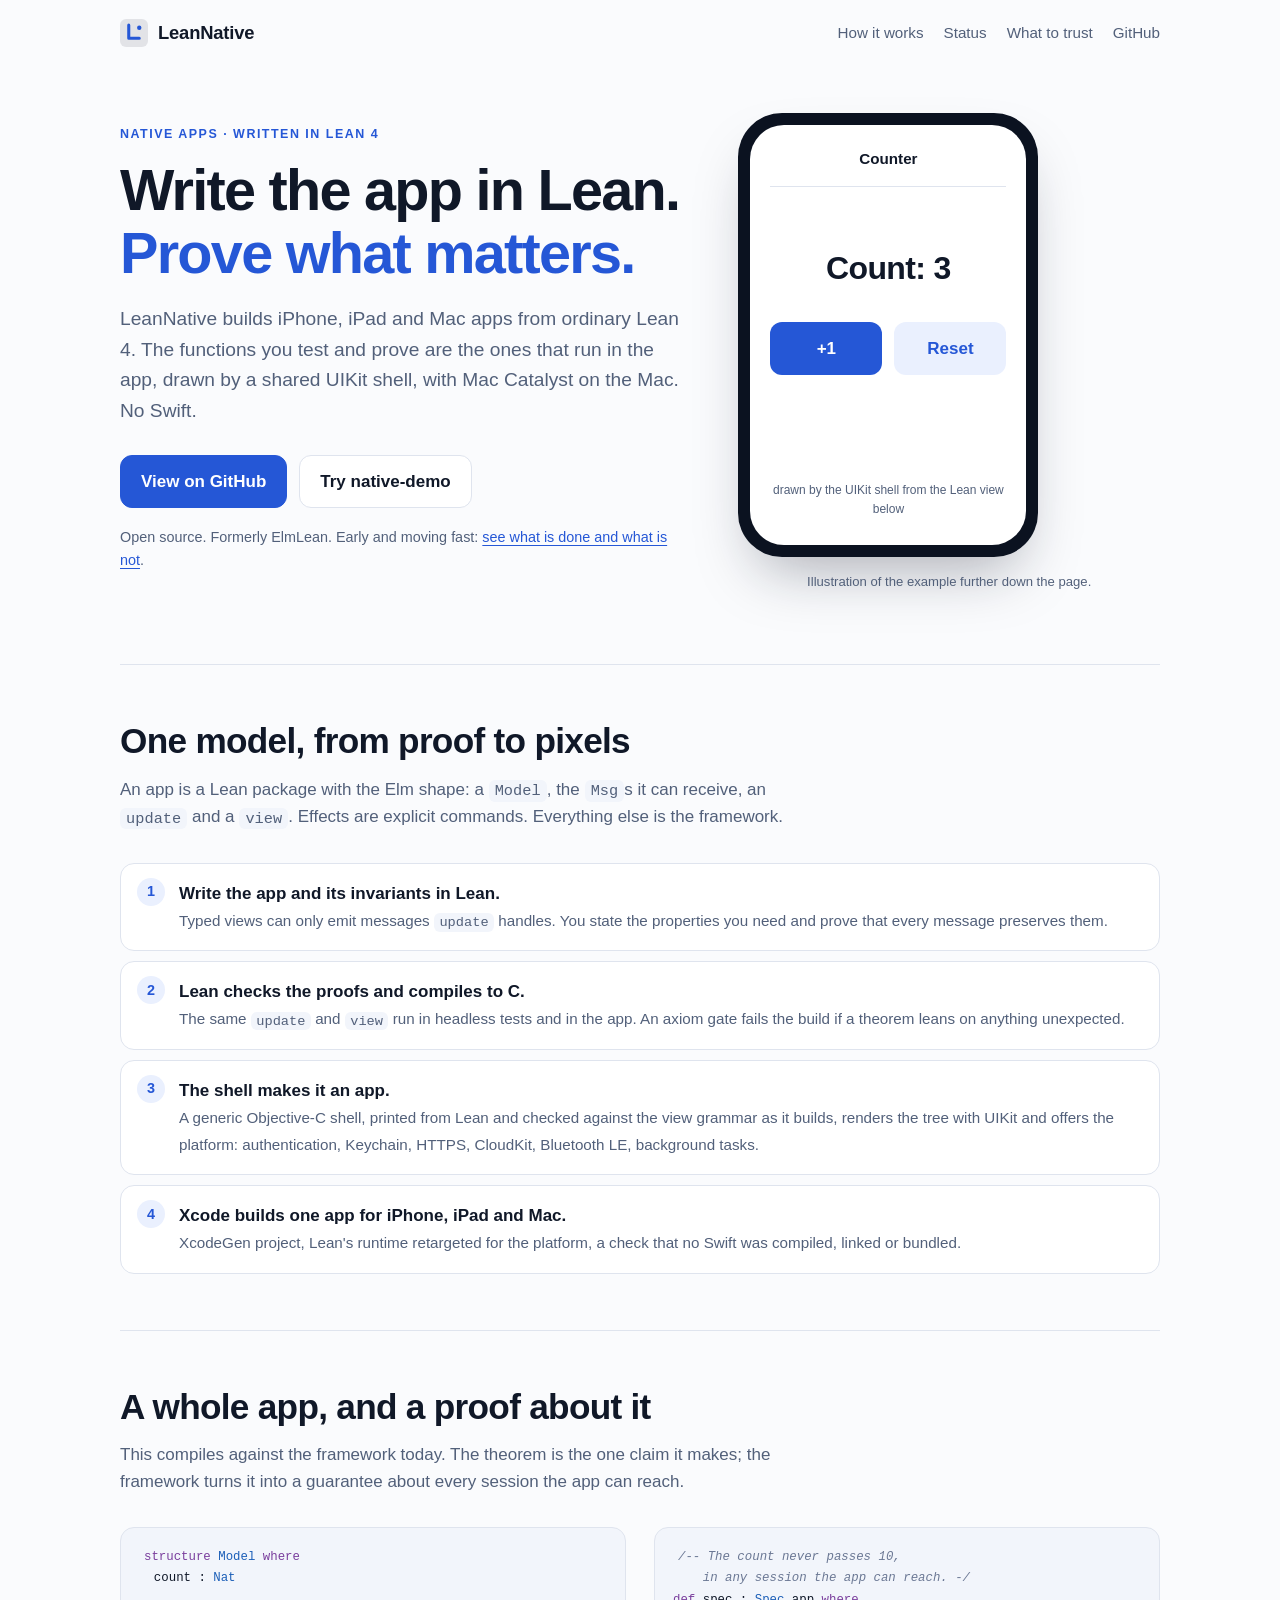
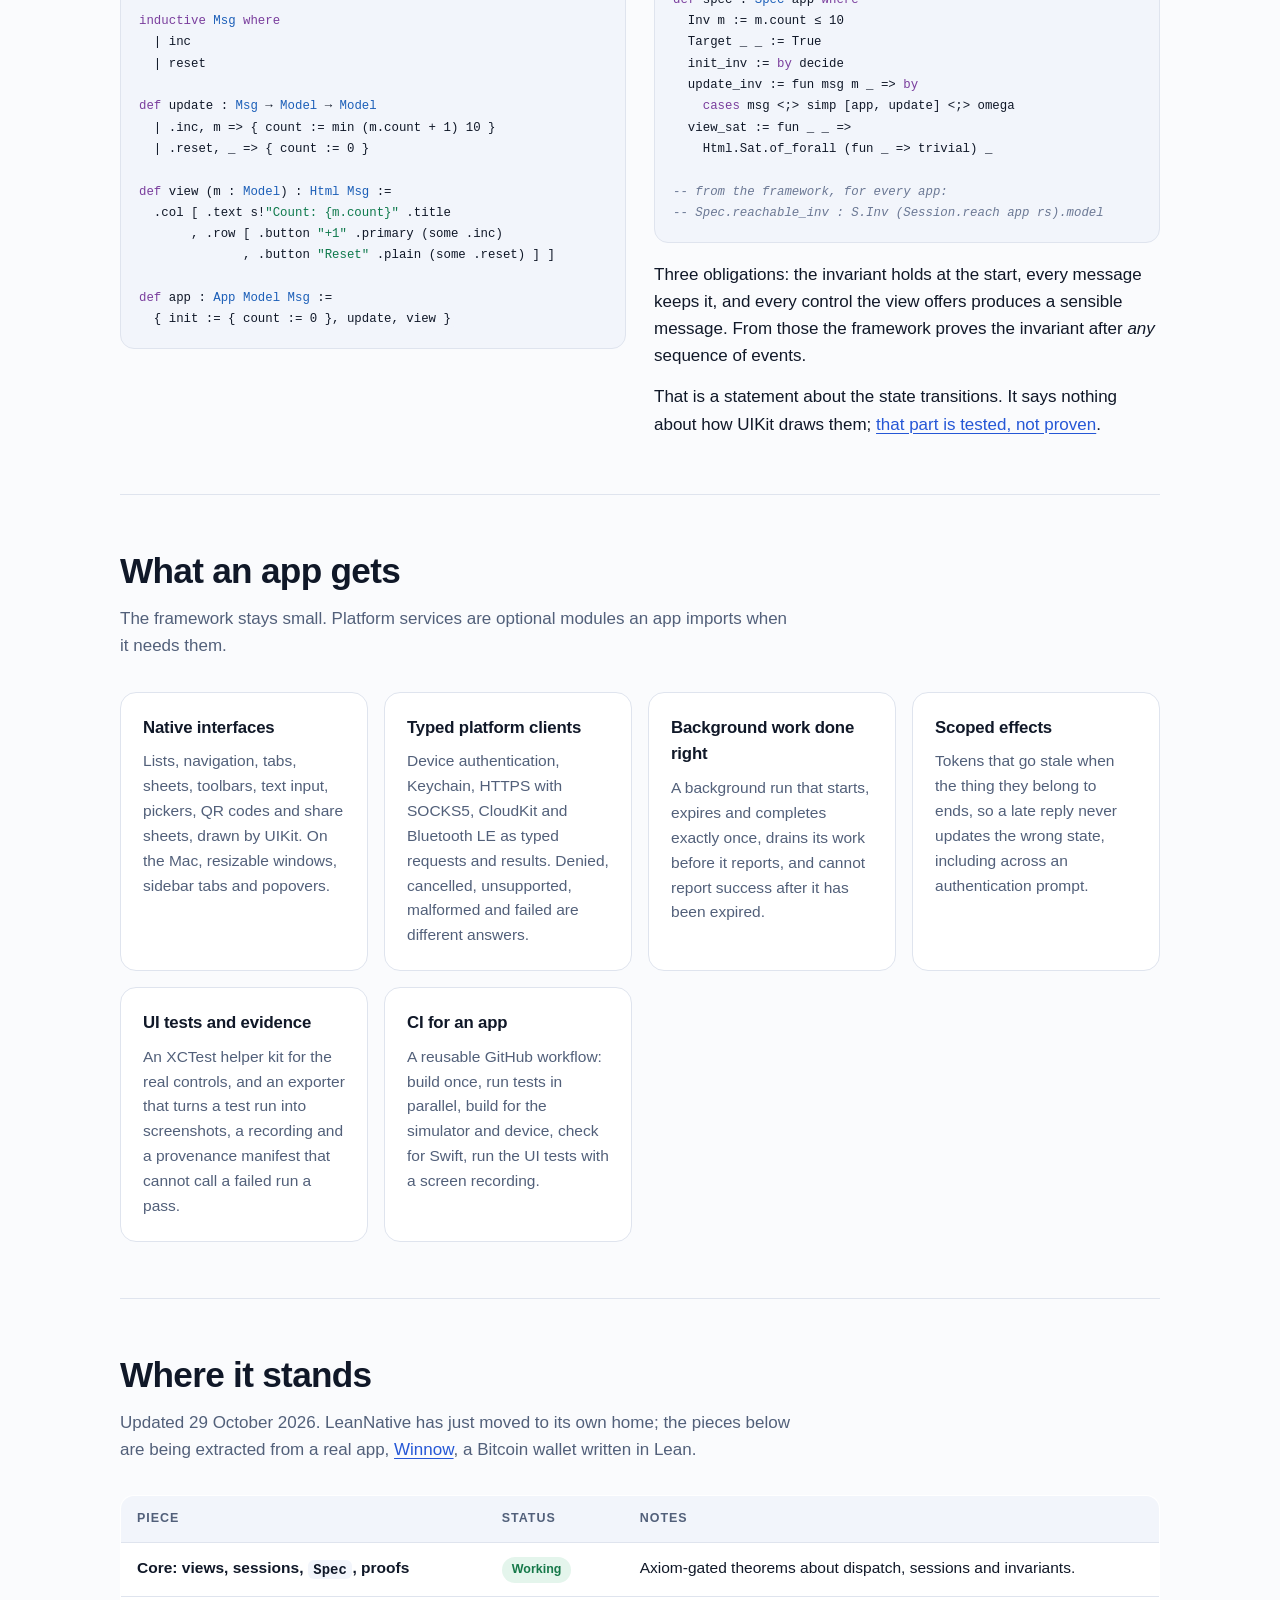
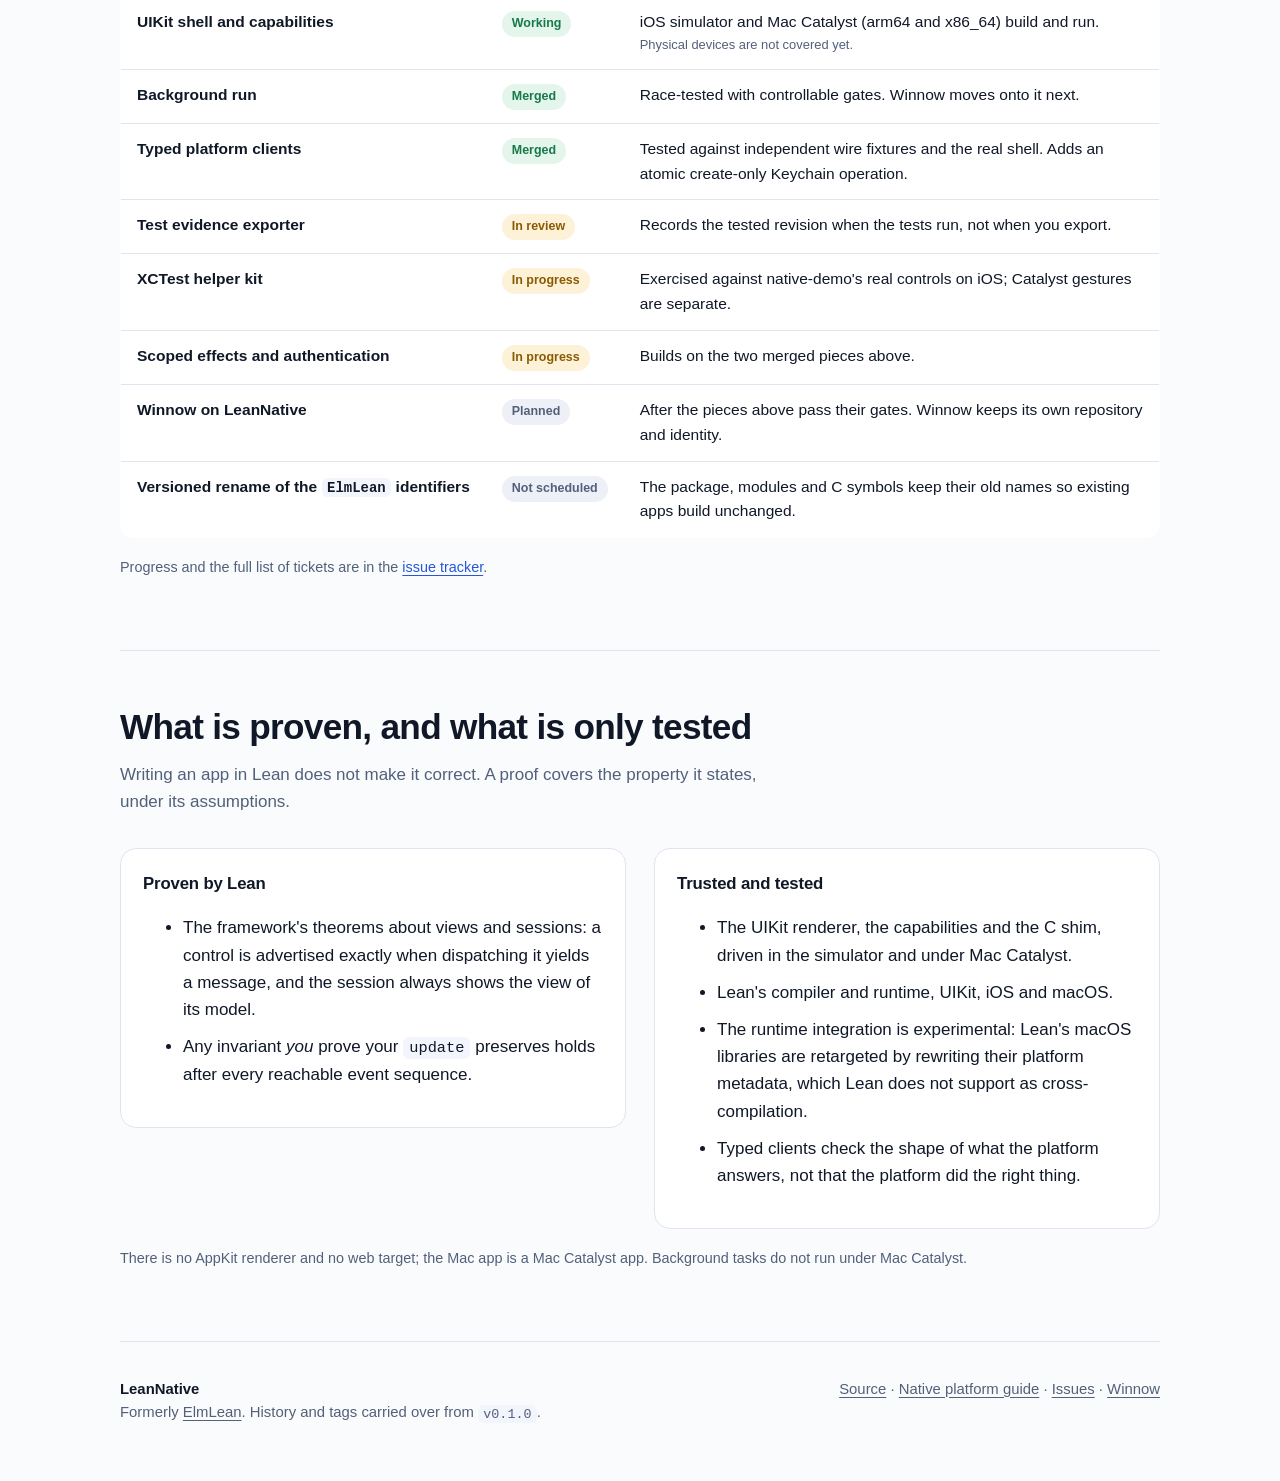
==== docs/index.html @ 3078fd21 "The LeanNative website A single static page for leannative.com: what LeanNative is, how an app goes " ====
<!doctype html>
<html lang="en">
<head>
<meta charset="utf-8">
<meta name="viewport" content="width=device-width, initial-scale=1">
<title>LeanNative — native iOS and macOS apps in Lean 4</title>
<meta name="description" content="Write an iPhone, iPad or Mac app in Lean 4, prove what matters about its state, and ship it as a native UIKit and Mac Catalyst app. No Swift.">
<link rel="canonical" href="https://leannative.com/">
<link rel="icon" href="favicon.svg" type="image/svg+xml">
<meta property="og:title" content="LeanNative — native iOS and macOS apps in Lean 4">
<meta property="og:description" content="Write the app in Lean, prove the state transitions that matter, ship it native on iPhone, iPad and Mac.">
<meta property="og:type" content="website">
<meta property="og:url" content="https://leannative.com/">
<meta name="color-scheme" content="light dark">
<link rel="stylesheet" href="style.css">
</head>
<body>
<a class="skip-link" href="#main">Skip to content</a>

<div class="wrap">
  <header class="site">
    <a class="brand" href="/" aria-label="LeanNative home">
      <svg viewBox="0 0 64 64" aria-hidden="true"><rect width="64" height="64" rx="14" fill="currentColor" opacity="0.1"/><path d="M20 14v30h24" fill="none" stroke="#2557d6" stroke-width="7" stroke-linecap="round" stroke-linejoin="round"/><circle cx="44" cy="20" r="5" fill="#2557d6"/></svg>
      LeanNative
    </a>
    <nav aria-label="Main">
      <a href="#how">How it works</a>
      <a href="#status">Status</a>
      <a href="#trust">What to trust</a>
      <a href="https://github.com/LeanNative/leannative">GitHub</a>
    </nav>
  </header>

  <main id="main">
    <section class="hero" aria-labelledby="title" style="border-top:0;padding-top:48px">
      <div>
        <p class="eyebrow">NATIVE APPS · WRITTEN IN LEAN 4</p>
        <h1 id="title">Write the app in Lean.<br><em>Prove what matters.</em></h1>
        <p class="lede">LeanNative builds iPhone, iPad and Mac apps from ordinary Lean 4. The functions you test and prove are the ones that run in the app, drawn by a shared UIKit shell, with Mac Catalyst on the Mac. No Swift.</p>
        <div class="actions">
          <a class="btn primary" href="https://github.com/LeanNative/leannative">View on GitHub</a>
          <a class="btn" href="https://github.com/LeanNative/leannative/tree/main/examples/native-demo">Try native-demo</a>
        </div>
        <p class="fine">Open source. Formerly ElmLean. Early and moving fast: <a href="#status">see what is done and what is not</a>.</p>
      </div>
      <figure style="margin:0">
        <div class="device" role="img" aria-label="An illustration of a counter app showing Count: 3 with plus one and reset buttons">
          <div class="screen" aria-hidden="true">
            <div class="bar">Counter</div>
            <div class="title">Count: 3</div>
            <div class="row"><span class="p">+1</span><span>Reset</span></div>
            <div class="cap">drawn by the UIKit shell from the Lean view below</div>
          </div>
        </div>
        <figcaption class="device-cap">Illustration of the example further down the page.</figcaption>
      </figure>
    </section>

    <section id="how" aria-labelledby="how-h">
      <h2 id="how-h">One model, from proof to pixels</h2>
      <p class="sub">An app is a Lean package with the Elm shape: a <code>Model</code>, the <code>Msg</code>s it can receive, an <code>update</code> and a <code>view</code>. Effects are explicit commands. Everything else is the framework.</p>
      <ol class="flow">
        <li><b>Write the app and its invariants in Lean.</b><span>Typed views can only emit messages <code>update</code> handles. You state the properties you need and prove that every message preserves them.</span></li>
        <li><b>Lean checks the proofs and compiles to C.</b><span>The same <code>update</code> and <code>view</code> run in headless tests and in the app. An axiom gate fails the build if a theorem leans on anything unexpected.</span></li>
        <li><b>The shell makes it an app.</b><span>A generic Objective-C shell, printed from Lean and checked against the view grammar as it builds, renders the tree with UIKit and offers the platform: authentication, Keychain, HTTPS, CloudKit, Bluetooth LE, background tasks.</span></li>
        <li><b>Xcode builds one app for iPhone, iPad and Mac.</b><span>XcodeGen project, Lean's runtime retargeted for the platform, a check that no Swift was compiled, linked or bundled.</span></li>
      </ol>
    </section>

    <section aria-labelledby="ex-h">
      <h2 id="ex-h">A whole app, and a proof about it</h2>
      <p class="sub">This compiles against the framework today. The theorem is the one claim it makes; the framework turns it into a guarantee about every session the app can reach.</p>
      <div class="split">
        <pre aria-label="Counter app in Lean"><code><span class="k">structure</span> <span class="t">Model</span> <span class="k">where</span>
  count : <span class="t">Nat</span>

<span class="k">inductive</span> <span class="t">Msg</span> <span class="k">where</span>
  | inc
  | reset

<span class="k">def</span> update : <span class="t">Msg</span> → <span class="t">Model</span> → <span class="t">Model</span>
  | .inc, m =&gt; { count := min (m.count + 1) 10 }
  | .reset, _ =&gt; { count := 0 }

<span class="k">def</span> view (m : <span class="t">Model</span>) : <span class="t">Html Msg</span> :=
  .col [ .text s!<span class="s">"Count: {m.count}"</span> .title
       , .row [ .button <span class="s">"+1"</span> .primary (some .inc)
              , .button <span class="s">"Reset"</span> .plain (some .reset) ] ]

<span class="k">def</span> app : <span class="t">App Model Msg</span> :=
  { init := { count := 0 }, update, view }</code></pre>
        <div>
          <pre aria-label="The invariant and its proof"><code><span class="c">/-- The count never passes 10,
    in any session the app can reach. -/</span>
<span class="k">def</span> spec : <span class="t">Spec</span> app <span class="k">where</span>
  Inv m := m.count ≤ 10
  Target _ _ := True
  init_inv := <span class="k">by</span> decide
  update_inv := fun msg m _ =&gt; <span class="k">by</span>
    <span class="k">cases</span> msg &lt;;&gt; simp [app, update] &lt;;&gt; omega
  view_sat := fun _ _ =&gt;
    Html.Sat.of_forall (fun _ =&gt; trivial) _

<span class="c">-- from the framework, for every app:</span>
<span class="c">-- Spec.reachable_inv : S.Inv (Session.reach app rs).model</span></code></pre>
          <div class="notes" style="margin-top:18px">
            <p>Three obligations: the invariant holds at the start, every message keeps it, and every control the view offers produces a sensible message. From those the framework proves the invariant after <em>any</em> sequence of events.</p>
            <p>That is a statement about the state transitions. It says nothing about how UIKit draws them; <a href="#trust">that part is tested, not proven</a>.</p>
          </div>
        </div>
      </div>
    </section>

    <section aria-labelledby="has-h">
      <h2 id="has-h">What an app gets</h2>
      <p class="sub">The framework stays small. Platform services are optional modules an app imports when it needs them.</p>
      <div class="grid">
        <div class="card"><h3>Native interfaces</h3><p>Lists, navigation, tabs, sheets, toolbars, text input, pickers, QR codes and share sheets, drawn by UIKit. On the Mac, resizable windows, sidebar tabs and popovers.</p></div>
        <div class="card"><h3>Typed platform clients</h3><p>Device authentication, Keychain, HTTPS with SOCKS5, CloudKit and Bluetooth LE as typed requests and results. Denied, cancelled, unsupported, malformed and failed are different answers.</p></div>
        <div class="card"><h3>Background work done right</h3><p>A background run that starts, expires and completes exactly once, drains its work before it reports, and cannot report success after it has been expired.</p></div>
        <div class="card"><h3>Scoped effects</h3><p>Tokens that go stale when the thing they belong to ends, so a late reply never updates the wrong state, including across an authentication prompt.</p></div>
        <div class="card"><h3>UI tests and evidence</h3><p>An XCTest helper kit for the real controls, and an exporter that turns a test run into screenshots, a recording and a provenance manifest that cannot call a failed run a pass.</p></div>
        <div class="card"><h3>CI for an app</h3><p>A reusable GitHub workflow: build once, run tests in parallel, build for the simulator and device, check for Swift, run the UI tests with a screen recording.</p></div>
      </div>
    </section>

    <section id="status" aria-labelledby="st-h">
      <h2 id="st-h">Where it stands</h2>
      <p class="sub">Updated 29 October 2026. LeanNative has just moved to its own home; the pieces below are being extracted from a real app, <a href="https://github.com/winnowwallet/winnow-lean">Winnow</a>, a Bitcoin wallet written in Lean.</p>
      <div class="scroll">
      <table>
        <thead><tr><th>Piece</th><th>Status</th><th>Notes</th></tr></thead>
        <tbody>
          <tr><td class="name">Core: views, sessions, <code>Spec</code>, proofs</td><td><span class="chip ok">Working</span></td><td>Axiom-gated theorems about dispatch, sessions and invariants.</td></tr>
          <tr><td class="name">UIKit shell and capabilities</td><td><span class="chip ok">Working</span></td><td>iOS simulator and Mac Catalyst (arm64 and x86_64) build and run. <small>Physical devices are not covered yet.</small></td></tr>
          <tr><td class="name">Background run</td><td><span class="chip ok">Merged</span></td><td>Race-tested with controllable gates. Winnow moves onto it next.</td></tr>
          <tr><td class="name">Typed platform clients</td><td><span class="chip ok">Merged</span></td><td>Tested against independent wire fixtures and the real shell. Adds an atomic create-only Keychain operation.</td></tr>
          <tr><td class="name">Test evidence exporter</td><td><span class="chip wip">In review</span></td><td>Records the tested revision when the tests run, not when you export.</td></tr>
          <tr><td class="name">XCTest helper kit</td><td><span class="chip wip">In progress</span></td><td>Exercised against native-demo's real controls on iOS; Catalyst gestures are separate.</td></tr>
          <tr><td class="name">Scoped effects and authentication</td><td><span class="chip wip">In progress</span></td><td>Builds on the two merged pieces above.</td></tr>
          <tr><td class="name">Winnow on LeanNative</td><td><span class="chip soon">Planned</span></td><td>After the pieces above pass their gates. Winnow keeps its own repository and identity.</td></tr>
          <tr><td class="name">Versioned rename of the <code>ElmLean</code> identifiers</td><td><span class="chip soon">Not scheduled</span></td><td>The package, modules and C symbols keep their old names so existing apps build unchanged.</td></tr>
        </tbody>
      </table>
      </div>
      <p class="fine">Progress and the full list of tickets are in the <a href="https://github.com/LeanNative/leannative/issues">issue tracker</a>.</p>
    </section>

    <section id="trust" aria-labelledby="tr-h">
      <h2 id="tr-h">What is proven, and what is only tested</h2>
      <p class="sub">Writing an app in Lean does not make it correct. A proof covers the property it states, under its assumptions.</p>
      <div class="split">
        <div class="card">
          <h3>Proven by Lean</h3>
          <ul class="trust">
            <li>The framework's theorems about views and sessions: a control is advertised exactly when dispatching it yields a message, and the session always shows the view of its model.</li>
            <li>Any invariant <em>you</em> prove your <code>update</code> preserves holds after every reachable event sequence.</li>
          </ul>
        </div>
        <div class="card">
          <h3>Trusted and tested</h3>
          <ul class="trust">
            <li>The UIKit renderer, the capabilities and the C shim, driven in the simulator and under Mac Catalyst.</li>
            <li>Lean's compiler and runtime, UIKit, iOS and macOS.</li>
            <li>The runtime integration is experimental: Lean's macOS libraries are retargeted by rewriting their platform metadata, which Lean does not support as cross-compilation.</li>
            <li>Typed clients check the shape of what the platform answers, not that the platform did the right thing.</li>
          </ul>
        </div>
      </div>
      <p class="fine">There is no AppKit renderer and no web target; the Mac app is a Mac Catalyst app. Background tasks do not run under Mac Catalyst.</p>
    </section>
  </main>

  <footer>
    <div class="cols">
      <div>
        <strong style="color:var(--fg)">LeanNative</strong><br>
        Formerly <a href="https://github.com/posix4e/elmlean">ElmLean</a>. History and tags carried over from <code>v0.1.0</code>.
      </div>
      <div>
        <a href="https://github.com/LeanNative/leannative">Source</a> ·
        <a href="https://github.com/LeanNative/leannative/blob/main/framework/native/README.md">Native platform guide</a> ·
        <a href="https://github.com/LeanNative/leannative/issues">Issues</a> ·
        <a href="https://github.com/winnowwallet/winnow-lean">Winnow</a>
      </div>
    </div>
  </footer>
</div>
</body>
</html>
---- docs/style.css ----
:root {
  --bg: #fafbfd; --fg: #101828; --muted: #52607a; --line: #dfe4ee; --card: #ffffff;
  --accent: #2557d6; --accent-fg: #ffffff; --code-bg: #f2f5fb; --chip-bg: #eaf0fe;
  --ok: #17794a; --ok-bg: #e4f5ec; --wip: #8a5a00; --wip-bg: #fdf1d8; --soon: #53607a; --soon-bg: #edf0f6;
  --phone: #0b1220; --phone-screen: #ffffff; --phone-fg: #101828;
  --kw: #7a3e9d; --str: #0f7a4d; --com: #6b7894; --ty: #1c5fb8;
}
@media (prefers-color-scheme: dark) {
  :root:not([data-theme="light"]) {
    --bg: #0a0f1a; --fg: #e8edf7; --muted: #9aa8c3; --line: #1f2a40; --card: #101828;
    --accent: #6ea8ff; --accent-fg: #07101f; --code-bg: #0e1626; --chip-bg: #15233f;
    --ok: #55d08d; --ok-bg: #12301f; --wip: #f0c05a; --wip-bg: #33280d; --soon: #9aa8c3; --soon-bg: #19223a;
    --phone: #1a2338; --phone-screen: #0f1626; --phone-fg: #e8edf7;
    --kw: #c79bff; --str: #7fe0ac; --com: #7f8fb0; --ty: #8ec1ff;
  }
}
* { box-sizing: border-box; }
html { scroll-behavior: smooth; }
body { margin: 0; background: var(--bg); color: var(--fg); line-height: 1.6;
  font: 17px/1.6 -apple-system, BlinkMacSystemFont, "SF Pro Text", "Segoe UI", Roboto, sans-serif; }
a { color: var(--accent); text-underline-offset: 3px; }
a:focus-visible, button:focus-visible, summary:focus-visible { outline: 3px solid var(--accent); outline-offset: 3px; border-radius: 6px; }
.skip-link { position: absolute; left: -999px; top: 8px; background: var(--accent); color: var(--accent-fg); padding: 8px 14px; border-radius: 8px; z-index: 10; }
.skip-link:focus { left: 16px; }
.wrap { max-width: 1080px; margin: 0 auto; padding: 0 20px; }
code, pre, .mono { font-family: ui-monospace, "SF Mono", Menlo, Consolas, monospace; }
code { background: var(--code-bg); padding: 0.12em 0.4em; border-radius: 6px; font-size: 0.9em; }

header.site { display: flex; align-items: center; justify-content: space-between; padding: 18px 0; gap: 16px; flex-wrap: wrap; }
.brand { display: inline-flex; align-items: center; gap: 10px; font-weight: 700; font-size: 1.15rem; color: var(--fg); text-decoration: none; letter-spacing: -0.01em; }
.brand svg { width: 28px; height: 28px; }
nav { display: flex; flex-wrap: wrap; gap: 6px 20px; }
nav a { color: var(--muted); text-decoration: none; font-size: 0.95rem; }
nav a:hover { color: var(--fg); }

.hero { display: grid; grid-template-columns: 1.15fr 0.85fr; gap: 48px; align-items: center; padding: 56px 0 72px; }
.eyebrow { display: inline-block; font-size: 0.78rem; letter-spacing: 0.12em; font-weight: 700; color: var(--accent); margin: 0 0 14px; }
h1 { font-size: clamp(2.2rem, 5.2vw, 3.6rem); line-height: 1.08; letter-spacing: -0.03em; margin: 0 0 20px; }
h1 em { font-style: normal; color: var(--accent); }
.lede { font-size: 1.2rem; color: var(--muted); max-width: 34em; margin: 0 0 28px; }
.actions { display: flex; gap: 12px; flex-wrap: wrap; }
.btn { display: inline-block; padding: 12px 20px; border-radius: 12px; font-weight: 600; text-decoration: none; border: 1px solid var(--line); color: var(--fg); background: var(--card); }
.btn.primary { background: var(--accent); color: var(--accent-fg); border-color: var(--accent); }
.btn:hover { filter: brightness(0.96); }
.fine { color: var(--muted); font-size: 0.9rem; margin-top: 18px; }

.device { justify-self: center; width: min(300px, 100%); background: var(--phone); border-radius: 44px; padding: 12px; box-shadow: 0 30px 60px -20px rgba(16, 24, 40, 0.35); }
.screen { background: var(--phone-screen); color: var(--phone-fg); border-radius: 34px; padding: 22px 20px 26px; min-height: 420px; display: flex; flex-direction: column; }
.screen .bar { text-align: center; font-weight: 600; font-size: 0.95rem; padding-bottom: 14px; border-bottom: 1px solid var(--line); }
.screen .title { font-size: 2rem; font-weight: 700; margin: 56px 0 28px; letter-spacing: -0.02em; text-align: center; }
.screen .row { display: flex; gap: 12px; }
.screen .row span { flex: 1; text-align: center; padding: 13px 0; border-radius: 12px; font-weight: 600; background: var(--chip-bg); color: var(--accent); }
.screen .row span.p { background: var(--accent); color: var(--accent-fg); }
.screen .cap { margin-top: auto; font-size: 0.75rem; color: var(--muted); text-align: center; }
.device-cap { text-align: center; color: var(--muted); font-size: 0.82rem; margin-top: 14px; }

section { padding: 56px 0; border-top: 1px solid var(--line); }
h2 { font-size: clamp(1.6rem, 3.4vw, 2.2rem); letter-spacing: -0.02em; line-height: 1.15; margin: 0 0 14px; }
.sub { color: var(--muted); max-width: 40em; margin: 0 0 32px; }
.grid { display: grid; grid-template-columns: repeat(auto-fit, minmax(240px, 1fr)); gap: 16px; }
.card { background: var(--card); border: 1px solid var(--line); border-radius: 16px; padding: 22px; }
.card h3 { margin: 0 0 8px; font-size: 1.05rem; letter-spacing: -0.01em; }
.card p { margin: 0; color: var(--muted); font-size: 0.97rem; }

.flow { display: grid; gap: 10px; margin: 0; padding: 0; list-style: none; counter-reset: s; }
.flow li { counter-increment: s; background: var(--card); border: 1px solid var(--line); border-radius: 14px; padding: 16px 18px 16px 58px; position: relative; }
.flow li::before { content: counter(s); position: absolute; left: 16px; top: 14px; width: 28px; height: 28px; border-radius: 50%; background: var(--chip-bg); color: var(--accent); font-weight: 700; display: grid; place-items: center; font-size: 0.9rem; }
.flow b { display: block; }
.flow span { color: var(--muted); font-size: 0.95rem; }

.split { display: grid; grid-template-columns: 1fr 1fr; gap: 28px; align-items: start; }
.split > *, .grid > * { min-width: 0; }
pre { background: var(--code-bg); border: 1px solid var(--line); border-radius: 14px; padding: 18px; overflow-x: auto; font-size: 0.86rem; line-height: 1.55; margin: 0; }
pre .k { color: var(--kw); } pre .s { color: var(--str); } pre .c { color: var(--com); font-style: italic; } pre .t { color: var(--ty); }
.notes p { margin: 0 0 14px; }
.notes p:last-child { margin: 0; }

table { width: 100%; border-collapse: collapse; background: var(--card); border: 1px solid var(--line); border-radius: 14px; overflow: hidden; font-size: 0.97rem; }
th, td { text-align: left; padding: 13px 16px; border-bottom: 1px solid var(--line); vertical-align: top; }
th { font-size: 0.78rem; letter-spacing: 0.08em; text-transform: uppercase; color: var(--muted); background: var(--code-bg); }
tr:last-child td { border-bottom: 0; }
td.name { font-weight: 600; white-space: nowrap; }
td small { display: block; color: var(--muted); font-weight: 400; }
.chip { display: inline-block; padding: 3px 10px; border-radius: 999px; font-size: 0.78rem; font-weight: 700; white-space: nowrap; }
.chip.ok { background: var(--ok-bg); color: var(--ok); } .chip.wip { background: var(--wip-bg); color: var(--wip); } .chip.soon { background: var(--soon-bg); color: var(--soon); }
.scroll { overflow-x: auto; }

.trust li { margin-bottom: 10px; }
footer { border-top: 1px solid var(--line); padding: 36px 0 56px; color: var(--muted); font-size: 0.93rem; }
footer .cols { display: flex; gap: 24px; flex-wrap: wrap; justify-content: space-between; }
footer a { color: var(--muted); }

@media (max-width: 820px) {
  .hero { grid-template-columns: 1fr; padding-top: 28px; gap: 36px; }
  .split { grid-template-columns: 1fr; }
  td.name { white-space: normal; }
}
@media (prefers-reduced-motion: reduce) { html { scroll-behavior: auto; } }
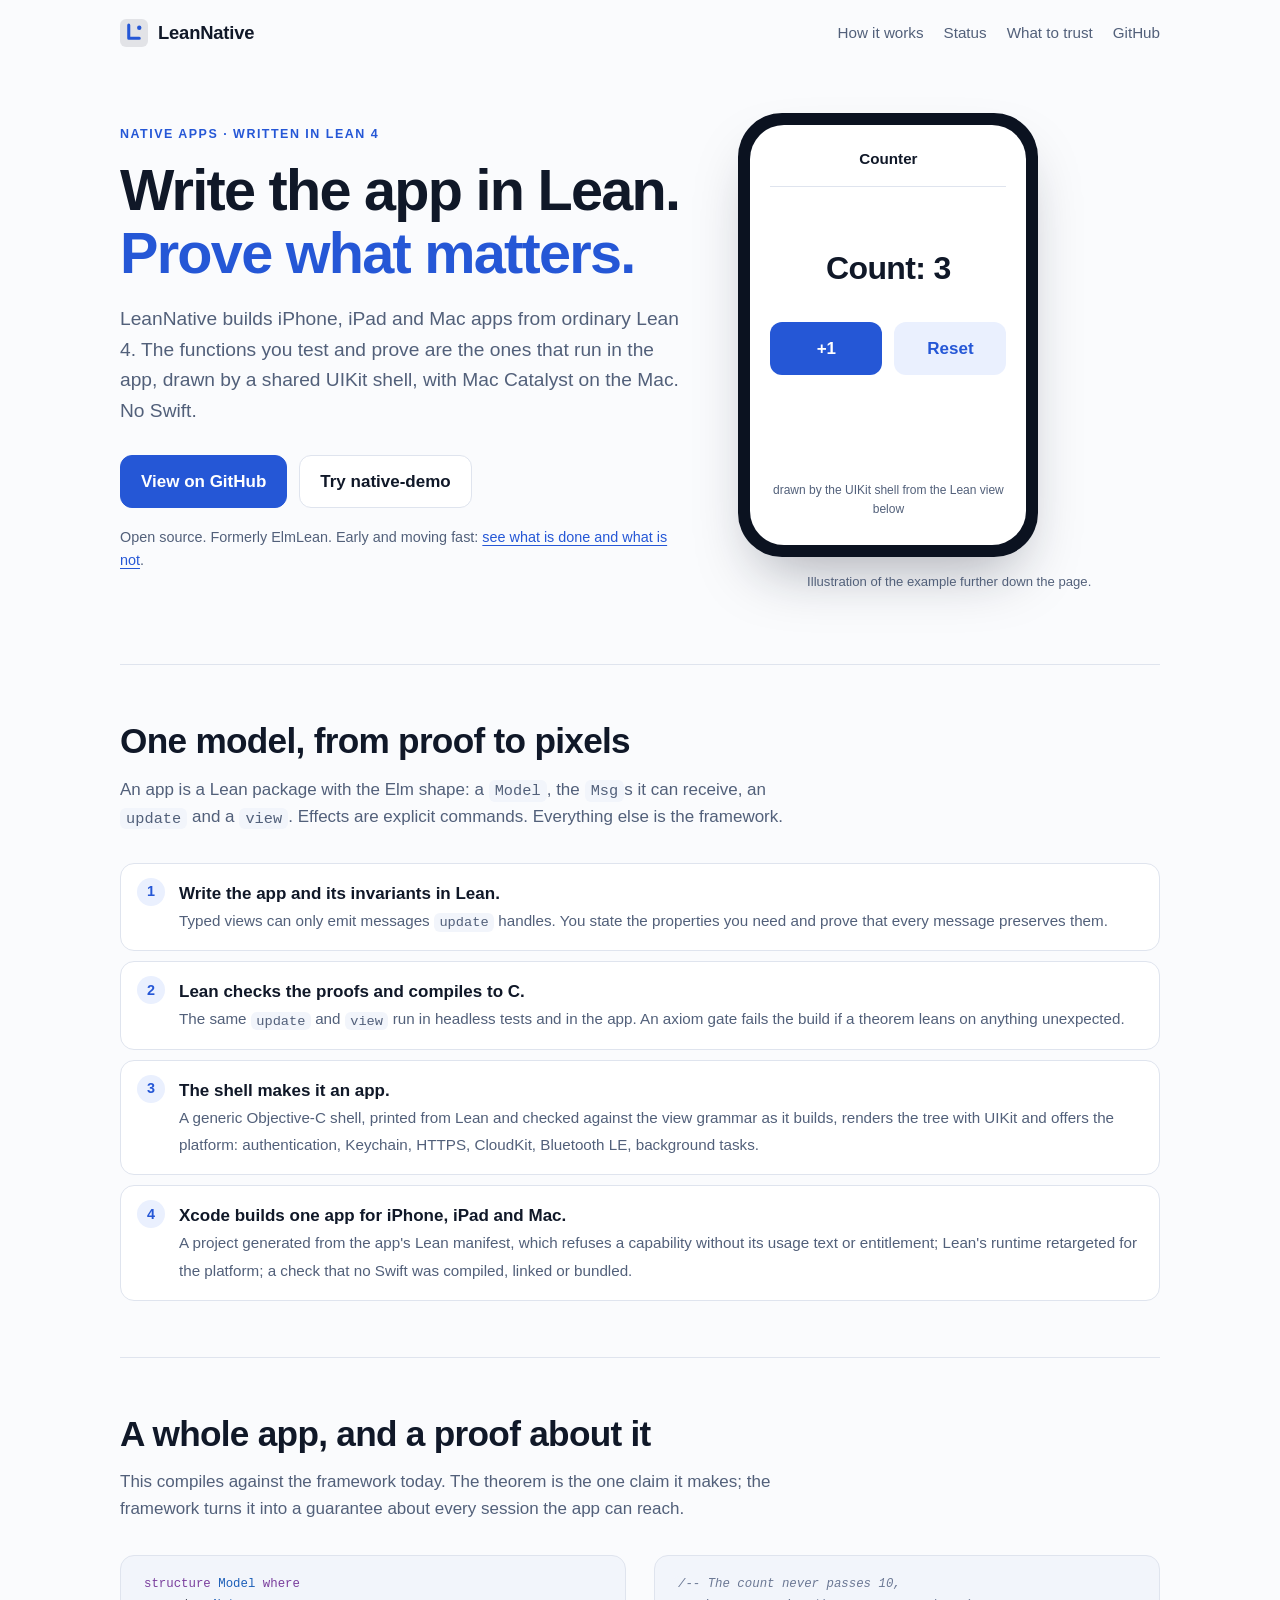
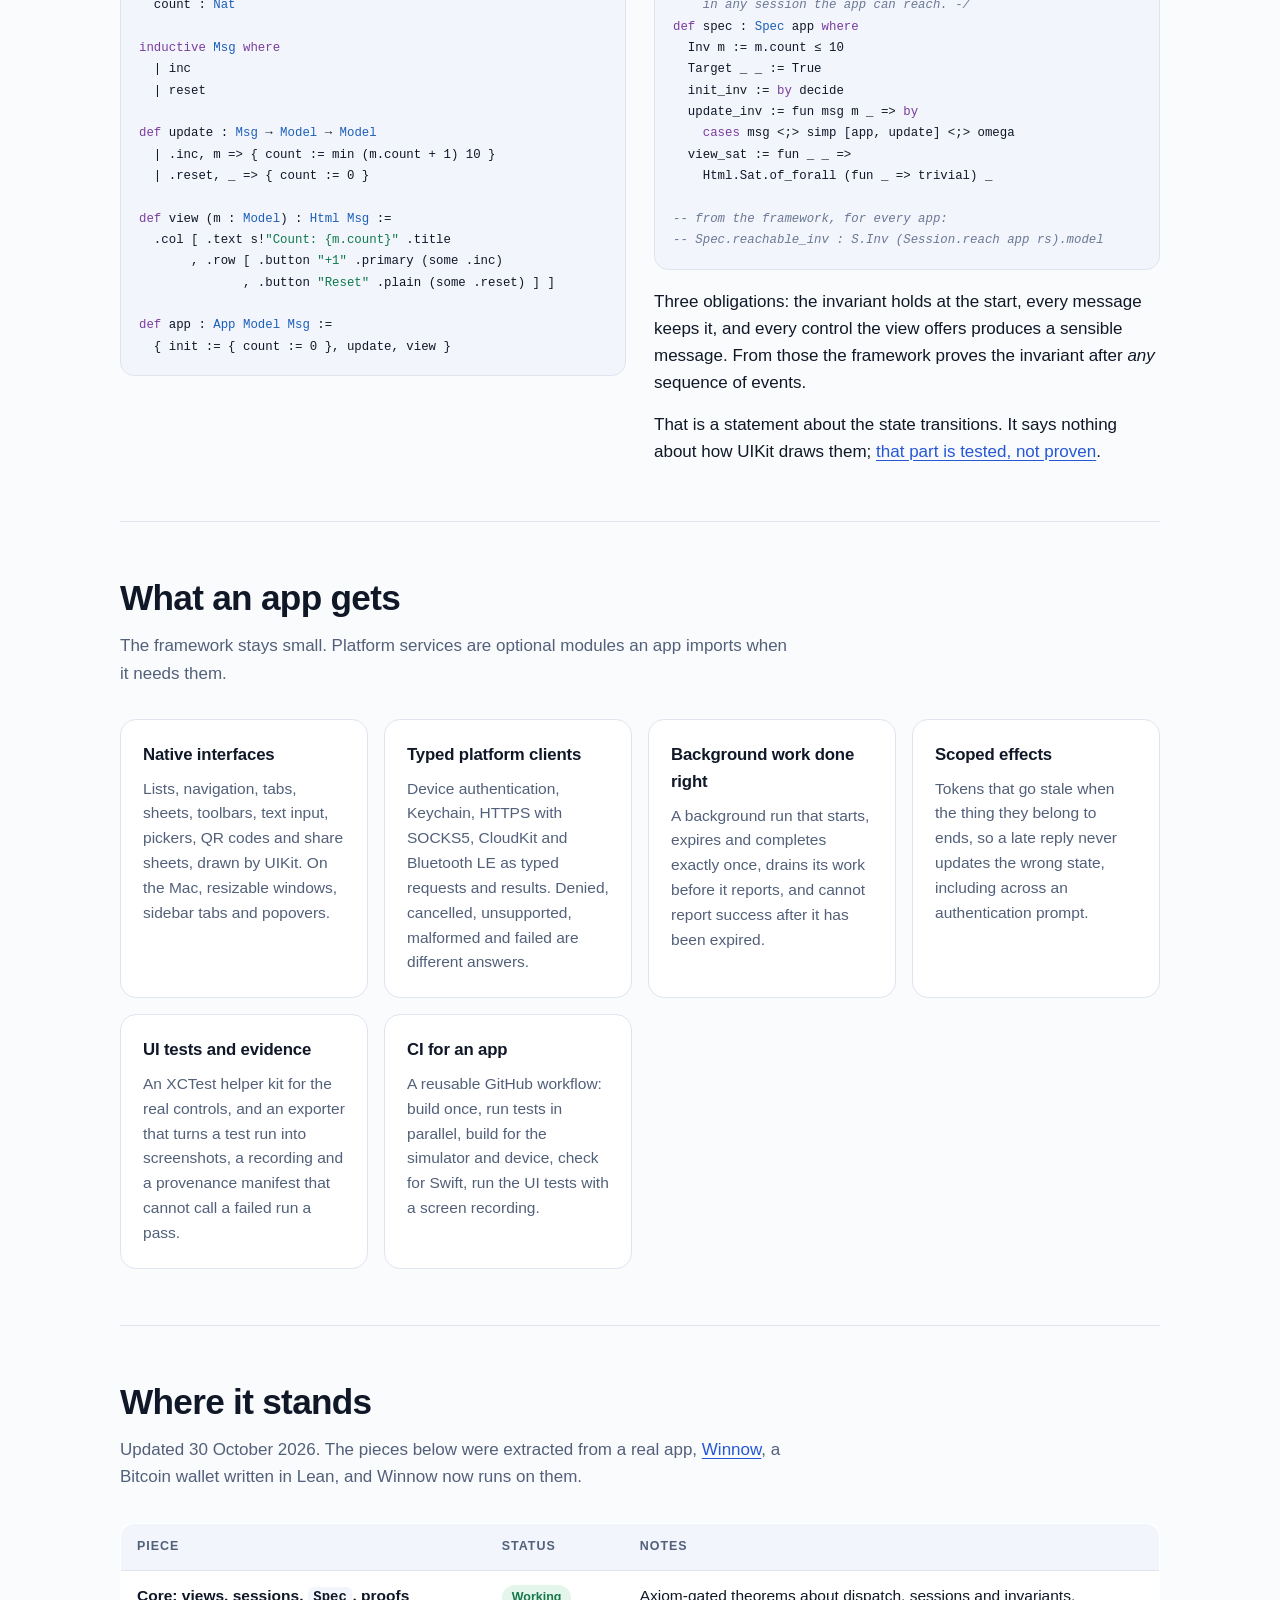
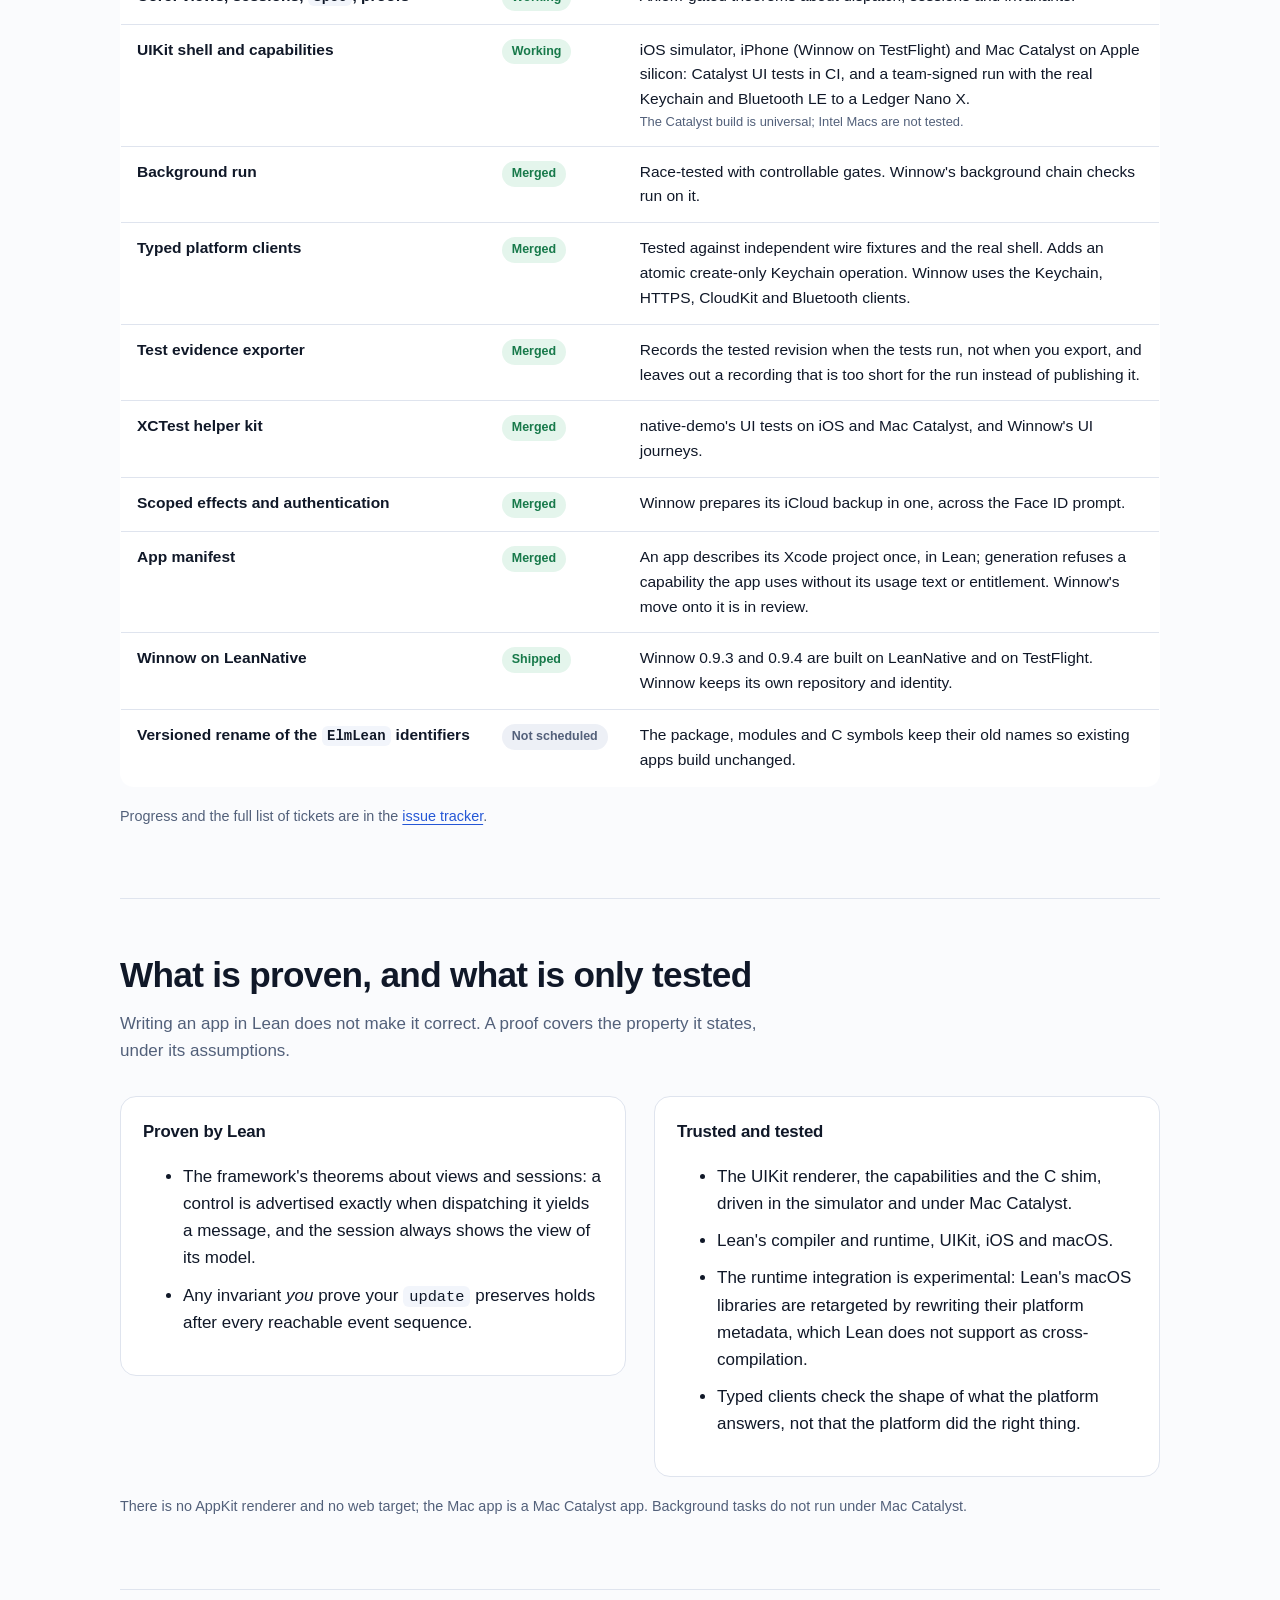
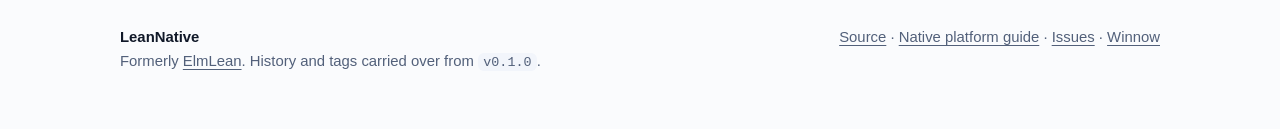
==== commit 72e88271: "Status as of 30 October: everything extracted is merged, Winnow ships on it, the app manifest The st" ====
--- a/docs/index.html
+++ b/docs/index.html
@@ -63,7 +63,7 @@
         <li><b>Write the app and its invariants in Lean.</b><span>Typed views can only emit messages <code>update</code> handles. You state the properties you need and prove that every message preserves them.</span></li>
         <li><b>Lean checks the proofs and compiles to C.</b><span>The same <code>update</code> and <code>view</code> run in headless tests and in the app. An axiom gate fails the build if a theorem leans on anything unexpected.</span></li>
         <li><b>The shell makes it an app.</b><span>A generic Objective-C shell, printed from Lean and checked against the view grammar as it builds, renders the tree with UIKit and offers the platform: authentication, Keychain, HTTPS, CloudKit, Bluetooth LE, background tasks.</span></li>
-        <li><b>Xcode builds one app for iPhone, iPad and Mac.</b><span>XcodeGen project, Lean's runtime retargeted for the platform, a check that no Swift was compiled, linked or bundled.</span></li>
+        <li><b>Xcode builds one app for iPhone, iPad and Mac.</b><span>A project generated from the app's Lean manifest, which refuses a capability without its usage text or entitlement; Lean's runtime retargeted for the platform; a check that no Swift was compiled, linked or bundled.</span></li>
       </ol>
     </section>
 
@@ -126,19 +126,20 @@
 
     <section id="status" aria-labelledby="st-h">
       <h2 id="st-h">Where it stands</h2>
-      <p class="sub">Updated 29 October 2026. LeanNative has just moved to its own home; the pieces below are being extracted from a real app, <a href="https://github.com/winnowwallet/winnow-lean">Winnow</a>, a Bitcoin wallet written in Lean.</p>
+      <p class="sub">Updated 30 October 2026. The pieces below were extracted from a real app, <a href="https://github.com/winnowwallet/winnow-lean">Winnow</a>, a Bitcoin wallet written in Lean, and Winnow now runs on them.</p>
       <div class="scroll">
       <table>
         <thead><tr><th>Piece</th><th>Status</th><th>Notes</th></tr></thead>
         <tbody>
           <tr><td class="name">Core: views, sessions, <code>Spec</code>, proofs</td><td><span class="chip ok">Working</span></td><td>Axiom-gated theorems about dispatch, sessions and invariants.</td></tr>
-          <tr><td class="name">UIKit shell and capabilities</td><td><span class="chip ok">Working</span></td><td>iOS simulator and Mac Catalyst (arm64 and x86_64) build and run. <small>Physical devices are not covered yet.</small></td></tr>
-          <tr><td class="name">Background run</td><td><span class="chip ok">Merged</span></td><td>Race-tested with controllable gates. Winnow moves onto it next.</td></tr>
-          <tr><td class="name">Typed platform clients</td><td><span class="chip ok">Merged</span></td><td>Tested against independent wire fixtures and the real shell. Adds an atomic create-only Keychain operation.</td></tr>
-          <tr><td class="name">Test evidence exporter</td><td><span class="chip wip">In review</span></td><td>Records the tested revision when the tests run, not when you export.</td></tr>
-          <tr><td class="name">XCTest helper kit</td><td><span class="chip wip">In progress</span></td><td>Exercised against native-demo's real controls on iOS; Catalyst gestures are separate.</td></tr>
-          <tr><td class="name">Scoped effects and authentication</td><td><span class="chip wip">In progress</span></td><td>Builds on the two merged pieces above.</td></tr>
-          <tr><td class="name">Winnow on LeanNative</td><td><span class="chip soon">Planned</span></td><td>After the pieces above pass their gates. Winnow keeps its own repository and identity.</td></tr>
+          <tr><td class="name">UIKit shell and capabilities</td><td><span class="chip ok">Working</span></td><td>iOS simulator, iPhone (Winnow on TestFlight) and Mac Catalyst on Apple silicon: Catalyst UI tests in CI, and a team-signed run with the real Keychain and Bluetooth LE to a Ledger Nano X. <small>The Catalyst build is universal; Intel Macs are not tested.</small></td></tr>
+          <tr><td class="name">Background run</td><td><span class="chip ok">Merged</span></td><td>Race-tested with controllable gates. Winnow's background chain checks run on it.</td></tr>
+          <tr><td class="name">Typed platform clients</td><td><span class="chip ok">Merged</span></td><td>Tested against independent wire fixtures and the real shell. Adds an atomic create-only Keychain operation. Winnow uses the Keychain, HTTPS, CloudKit and Bluetooth clients.</td></tr>
+          <tr><td class="name">Test evidence exporter</td><td><span class="chip ok">Merged</span></td><td>Records the tested revision when the tests run, not when you export, and leaves out a recording that is too short for the run instead of publishing it.</td></tr>
+          <tr><td class="name">XCTest helper kit</td><td><span class="chip ok">Merged</span></td><td>native-demo's UI tests on iOS and Mac Catalyst, and Winnow's UI journeys.</td></tr>
+          <tr><td class="name">Scoped effects and authentication</td><td><span class="chip ok">Merged</span></td><td>Winnow prepares its iCloud backup in one, across the Face ID prompt.</td></tr>
+          <tr><td class="name">App manifest</td><td><span class="chip ok">Merged</span></td><td>An app describes its Xcode project once, in Lean; generation refuses a capability the app uses without its usage text or entitlement. Winnow's move onto it is in review.</td></tr>
+          <tr><td class="name">Winnow on LeanNative</td><td><span class="chip ok">Shipped</span></td><td>Winnow 0.9.3 and 0.9.4 are built on LeanNative and on TestFlight. Winnow keeps its own repository and identity.</td></tr>
           <tr><td class="name">Versioned rename of the <code>ElmLean</code> identifiers</td><td><span class="chip soon">Not scheduled</span></td><td>The package, modules and C symbols keep their old names so existing apps build unchanged.</td></tr>
         </tbody>
       </table>
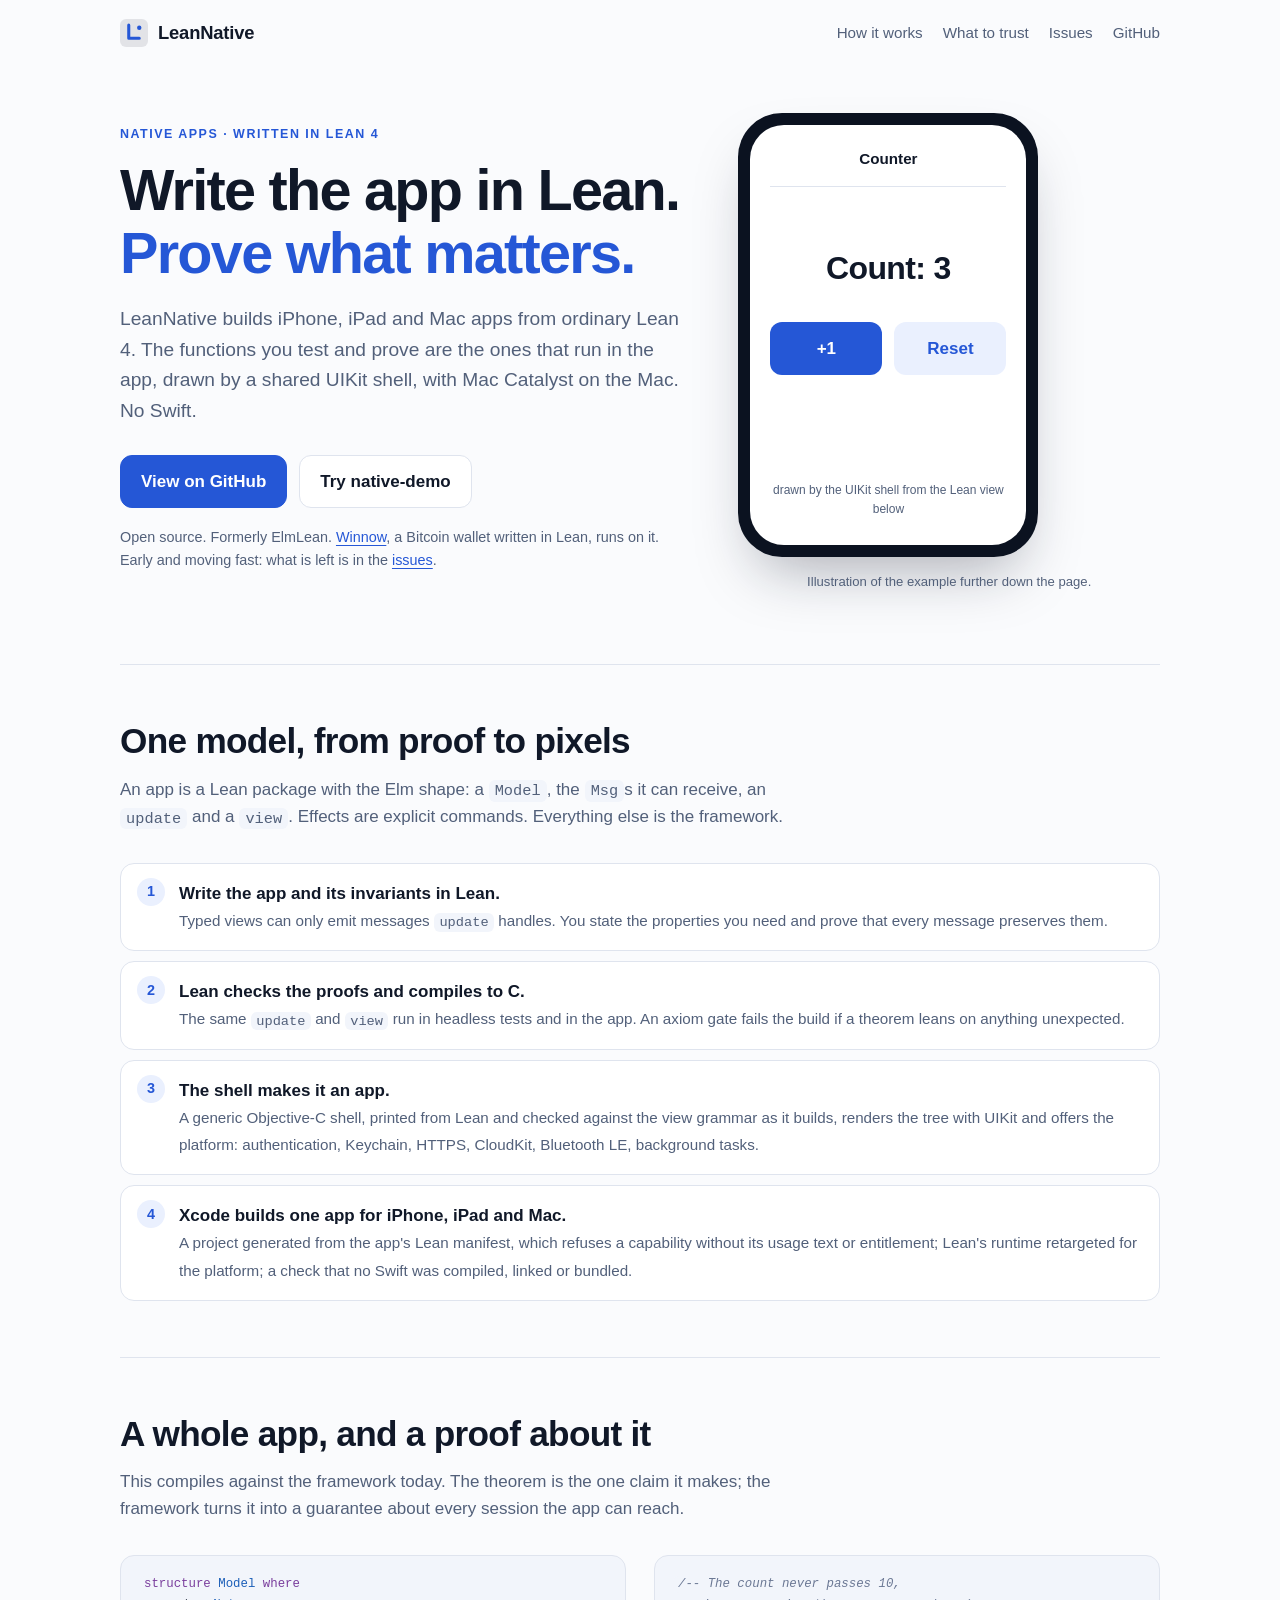
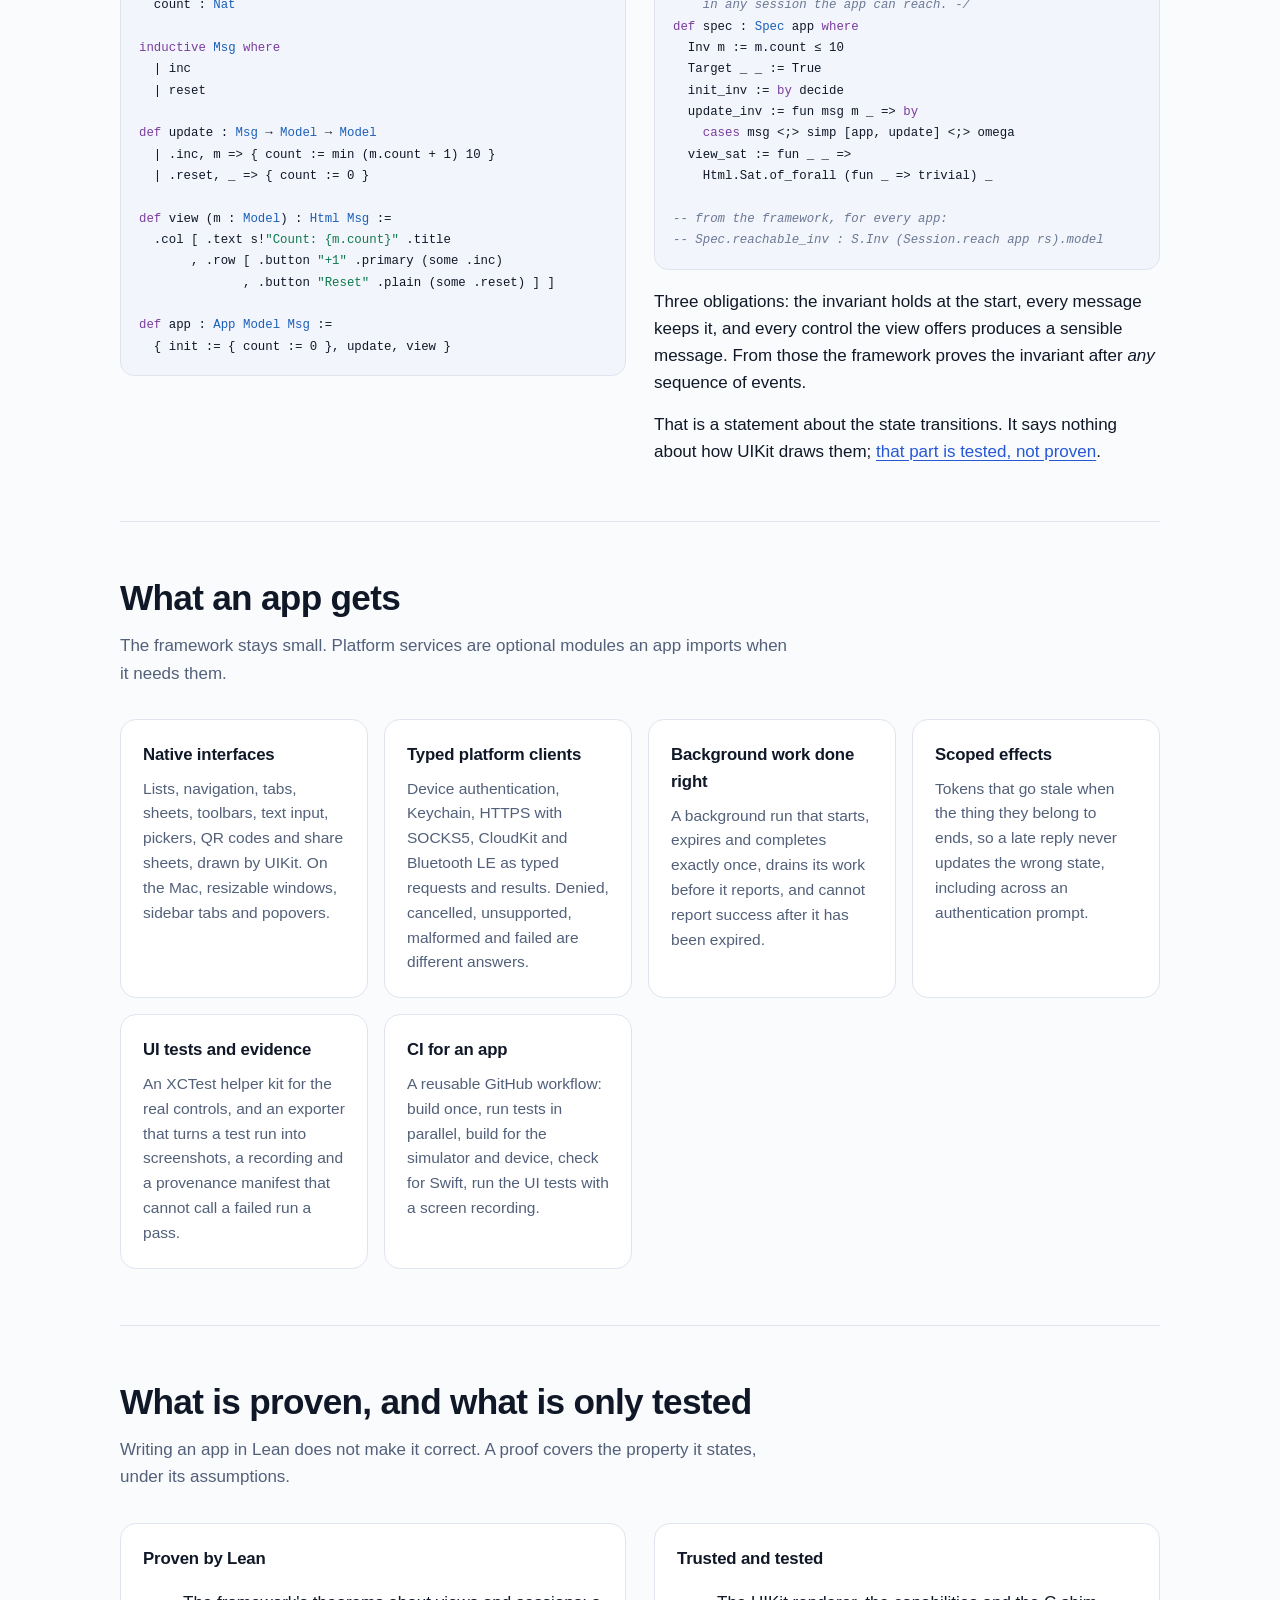
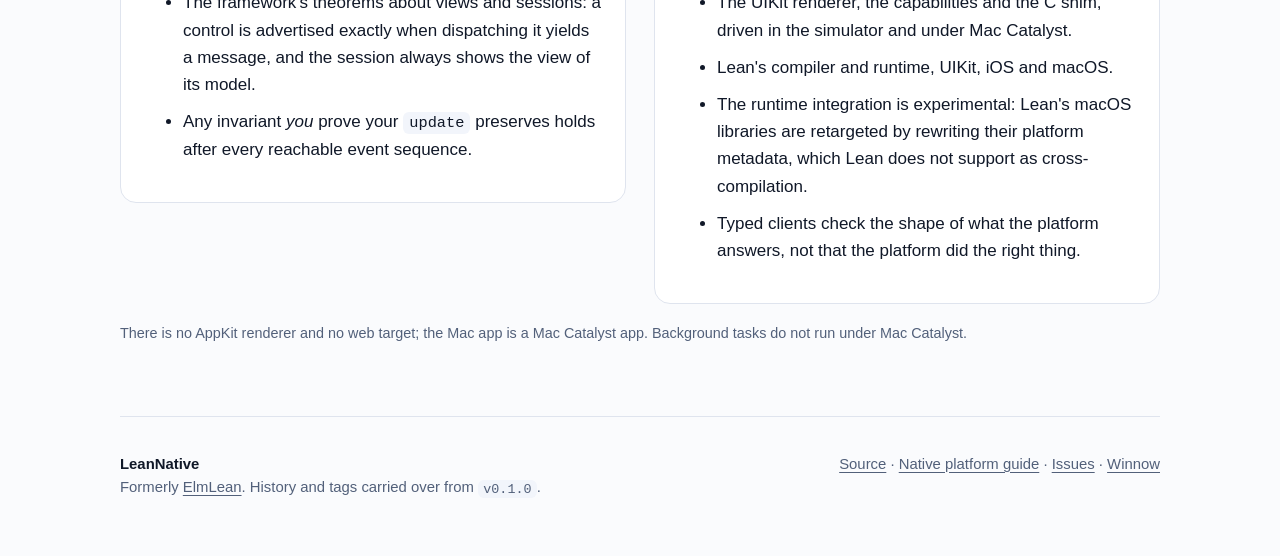
==== commit 9d1326f8: "What is left lives in the issues, not a status table Every row of "Where it stands" was merged or sh" ====
--- a/docs/index.html
+++ b/docs/index.html
@@ -25,8 +25,8 @@
     </a>
     <nav aria-label="Main">
       <a href="#how">How it works</a>
-      <a href="#status">Status</a>
       <a href="#trust">What to trust</a>
+      <a href="https://github.com/LeanNative/leannative/issues">Issues</a>
       <a href="https://github.com/LeanNative/leannative">GitHub</a>
     </nav>
   </header>
@@ -41,7 +41,7 @@
           <a class="btn primary" href="https://github.com/LeanNative/leannative">View on GitHub</a>
           <a class="btn" href="https://github.com/LeanNative/leannative/tree/main/examples/native-demo">Try native-demo</a>
         </div>
-        <p class="fine">Open source. Formerly ElmLean. Early and moving fast: <a href="#status">see what is done and what is not</a>.</p>
+        <p class="fine">Open source. Formerly ElmLean. <a href="https://github.com/winnowwallet/winnow-lean">Winnow</a>, a Bitcoin wallet written in Lean, runs on it. Early and moving fast: what is left is in the <a href="https://github.com/LeanNative/leannative/issues">issues</a>.</p>
       </div>
       <figure style="margin:0">
         <div class="device" role="img" aria-label="An illustration of a counter app showing Count: 3 with plus one and reset buttons">
@@ -124,28 +124,6 @@
       </div>
     </section>
 
-    <section id="status" aria-labelledby="st-h">
-      <h2 id="st-h">Where it stands</h2>
-      <p class="sub">Updated 30 October 2026. The pieces below were extracted from a real app, <a href="https://github.com/winnowwallet/winnow-lean">Winnow</a>, a Bitcoin wallet written in Lean, and Winnow now runs on them.</p>
-      <div class="scroll">
-      <table>
-        <thead><tr><th>Piece</th><th>Status</th><th>Notes</th></tr></thead>
-        <tbody>
-          <tr><td class="name">Core: views, sessions, <code>Spec</code>, proofs</td><td><span class="chip ok">Working</span></td><td>Axiom-gated theorems about dispatch, sessions and invariants.</td></tr>
-          <tr><td class="name">UIKit shell and capabilities</td><td><span class="chip ok">Working</span></td><td>iOS simulator, iPhone (Winnow on TestFlight) and Mac Catalyst on Apple silicon: Catalyst UI tests in CI, and a team-signed run with the real Keychain and Bluetooth LE to a Ledger Nano X. <small>The Catalyst build is universal; Intel Macs are not tested.</small></td></tr>
-          <tr><td class="name">Background run</td><td><span class="chip ok">Merged</span></td><td>Race-tested with controllable gates. Winnow's background chain checks run on it.</td></tr>
-          <tr><td class="name">Typed platform clients</td><td><span class="chip ok">Merged</span></td><td>Tested against independent wire fixtures and the real shell. Adds an atomic create-only Keychain operation. Winnow uses the Keychain, HTTPS, CloudKit and Bluetooth clients.</td></tr>
-          <tr><td class="name">Test evidence exporter</td><td><span class="chip ok">Merged</span></td><td>Records the tested revision when the tests run, not when you export, and leaves out a recording that is too short for the run instead of publishing it.</td></tr>
-          <tr><td class="name">XCTest helper kit</td><td><span class="chip ok">Merged</span></td><td>native-demo's UI tests on iOS and Mac Catalyst, and Winnow's UI journeys.</td></tr>
-          <tr><td class="name">Scoped effects and authentication</td><td><span class="chip ok">Merged</span></td><td>Winnow prepares its iCloud backup in one, across the Face ID prompt.</td></tr>
-          <tr><td class="name">App manifest</td><td><span class="chip ok">Merged</span></td><td>An app describes its Xcode project once, in Lean; generation refuses a capability the app uses without its usage text or entitlement. Winnow's move onto it is in review.</td></tr>
-          <tr><td class="name">Winnow on LeanNative</td><td><span class="chip ok">Shipped</span></td><td>Winnow 0.9.3 and 0.9.4 are built on LeanNative and on TestFlight. Winnow keeps its own repository and identity.</td></tr>
-          <tr><td class="name">Versioned rename of the <code>ElmLean</code> identifiers</td><td><span class="chip soon">Not scheduled</span></td><td>The package, modules and C symbols keep their old names so existing apps build unchanged.</td></tr>
-        </tbody>
-      </table>
-      </div>
-      <p class="fine">Progress and the full list of tickets are in the <a href="https://github.com/LeanNative/leannative/issues">issue tracker</a>.</p>
-    </section>
 
     <section id="trust" aria-labelledby="tr-h">
       <h2 id="tr-h">What is proven, and what is only tested</h2>
--- a/docs/style.css
+++ b/docs/style.css
@@ -1,7 +1,6 @@
 :root {
   --bg: #fafbfd; --fg: #101828; --muted: #52607a; --line: #dfe4ee; --card: #ffffff;
   --accent: #2557d6; --accent-fg: #ffffff; --code-bg: #f2f5fb; --chip-bg: #eaf0fe;
-  --ok: #17794a; --ok-bg: #e4f5ec; --wip: #8a5a00; --wip-bg: #fdf1d8; --soon: #53607a; --soon-bg: #edf0f6;
   --phone: #0b1220; --phone-screen: #ffffff; --phone-fg: #101828;
   --kw: #7a3e9d; --str: #0f7a4d; --com: #6b7894; --ty: #1c5fb8;
 }
@@ -9,7 +8,6 @@
   :root:not([data-theme="light"]) {
     --bg: #0a0f1a; --fg: #e8edf7; --muted: #9aa8c3; --line: #1f2a40; --card: #101828;
     --accent: #6ea8ff; --accent-fg: #07101f; --code-bg: #0e1626; --chip-bg: #15233f;
-    --ok: #55d08d; --ok-bg: #12301f; --wip: #f0c05a; --wip-bg: #33280d; --soon: #9aa8c3; --soon-bg: #19223a;
     --phone: #1a2338; --phone-screen: #0f1626; --phone-fg: #e8edf7;
     --kw: #c79bff; --str: #7fe0ac; --com: #7f8fb0; --ty: #8ec1ff;
   }
@@ -75,15 +73,6 @@
 .notes p { margin: 0 0 14px; }
 .notes p:last-child { margin: 0; }
 
-table { width: 100%; border-collapse: collapse; background: var(--card); border: 1px solid var(--line); border-radius: 14px; overflow: hidden; font-size: 0.97rem; }
-th, td { text-align: left; padding: 13px 16px; border-bottom: 1px solid var(--line); vertical-align: top; }
-th { font-size: 0.78rem; letter-spacing: 0.08em; text-transform: uppercase; color: var(--muted); background: var(--code-bg); }
-tr:last-child td { border-bottom: 0; }
-td.name { font-weight: 600; white-space: nowrap; }
-td small { display: block; color: var(--muted); font-weight: 400; }
-.chip { display: inline-block; padding: 3px 10px; border-radius: 999px; font-size: 0.78rem; font-weight: 700; white-space: nowrap; }
-.chip.ok { background: var(--ok-bg); color: var(--ok); } .chip.wip { background: var(--wip-bg); color: var(--wip); } .chip.soon { background: var(--soon-bg); color: var(--soon); }
-.scroll { overflow-x: auto; }
 
 .trust li { margin-bottom: 10px; }
 footer { border-top: 1px solid var(--line); padding: 36px 0 56px; color: var(--muted); font-size: 0.93rem; }
@@ -93,6 +82,5 @@
 @media (max-width: 820px) {
   .hero { grid-template-columns: 1fr; padding-top: 28px; gap: 36px; }
   .split { grid-template-columns: 1fr; }
-  td.name { white-space: normal; }
 }
 @media (prefers-reduced-motion: reduce) { html { scroll-behavior: auto; } }
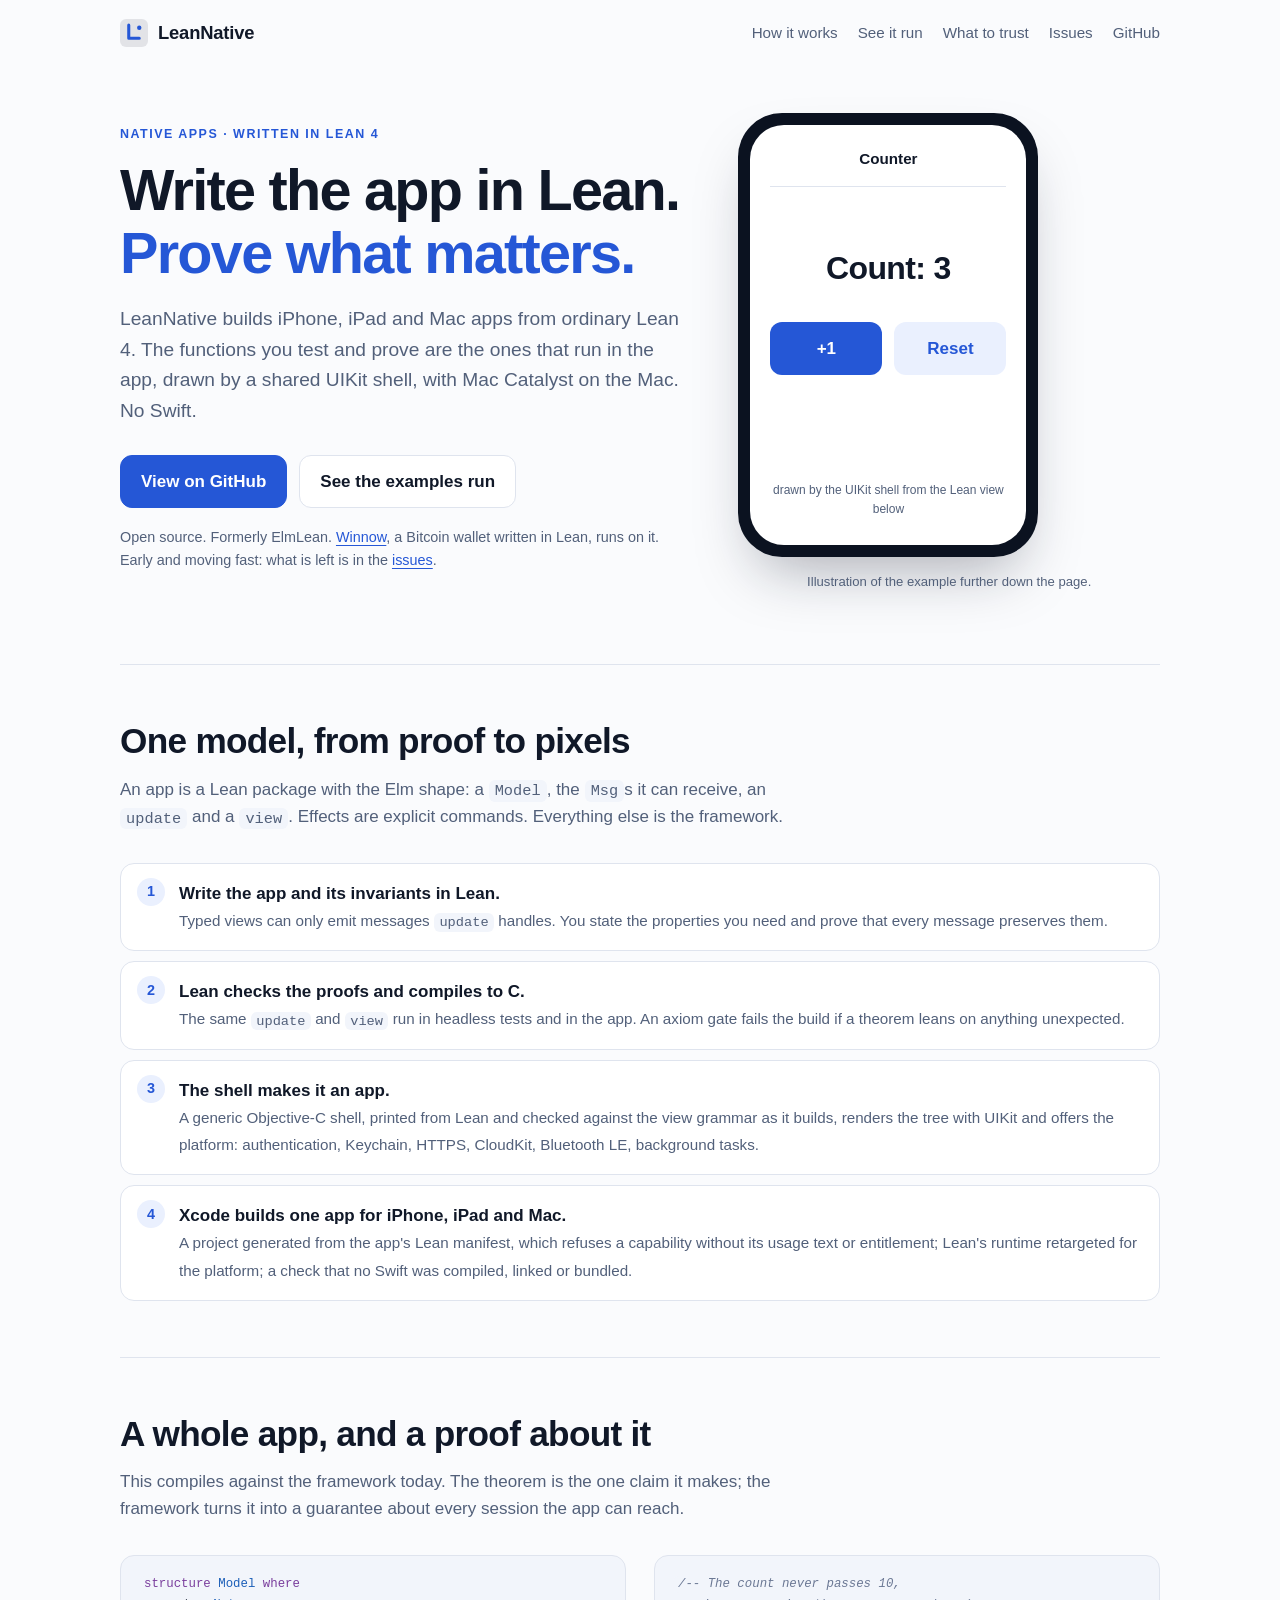
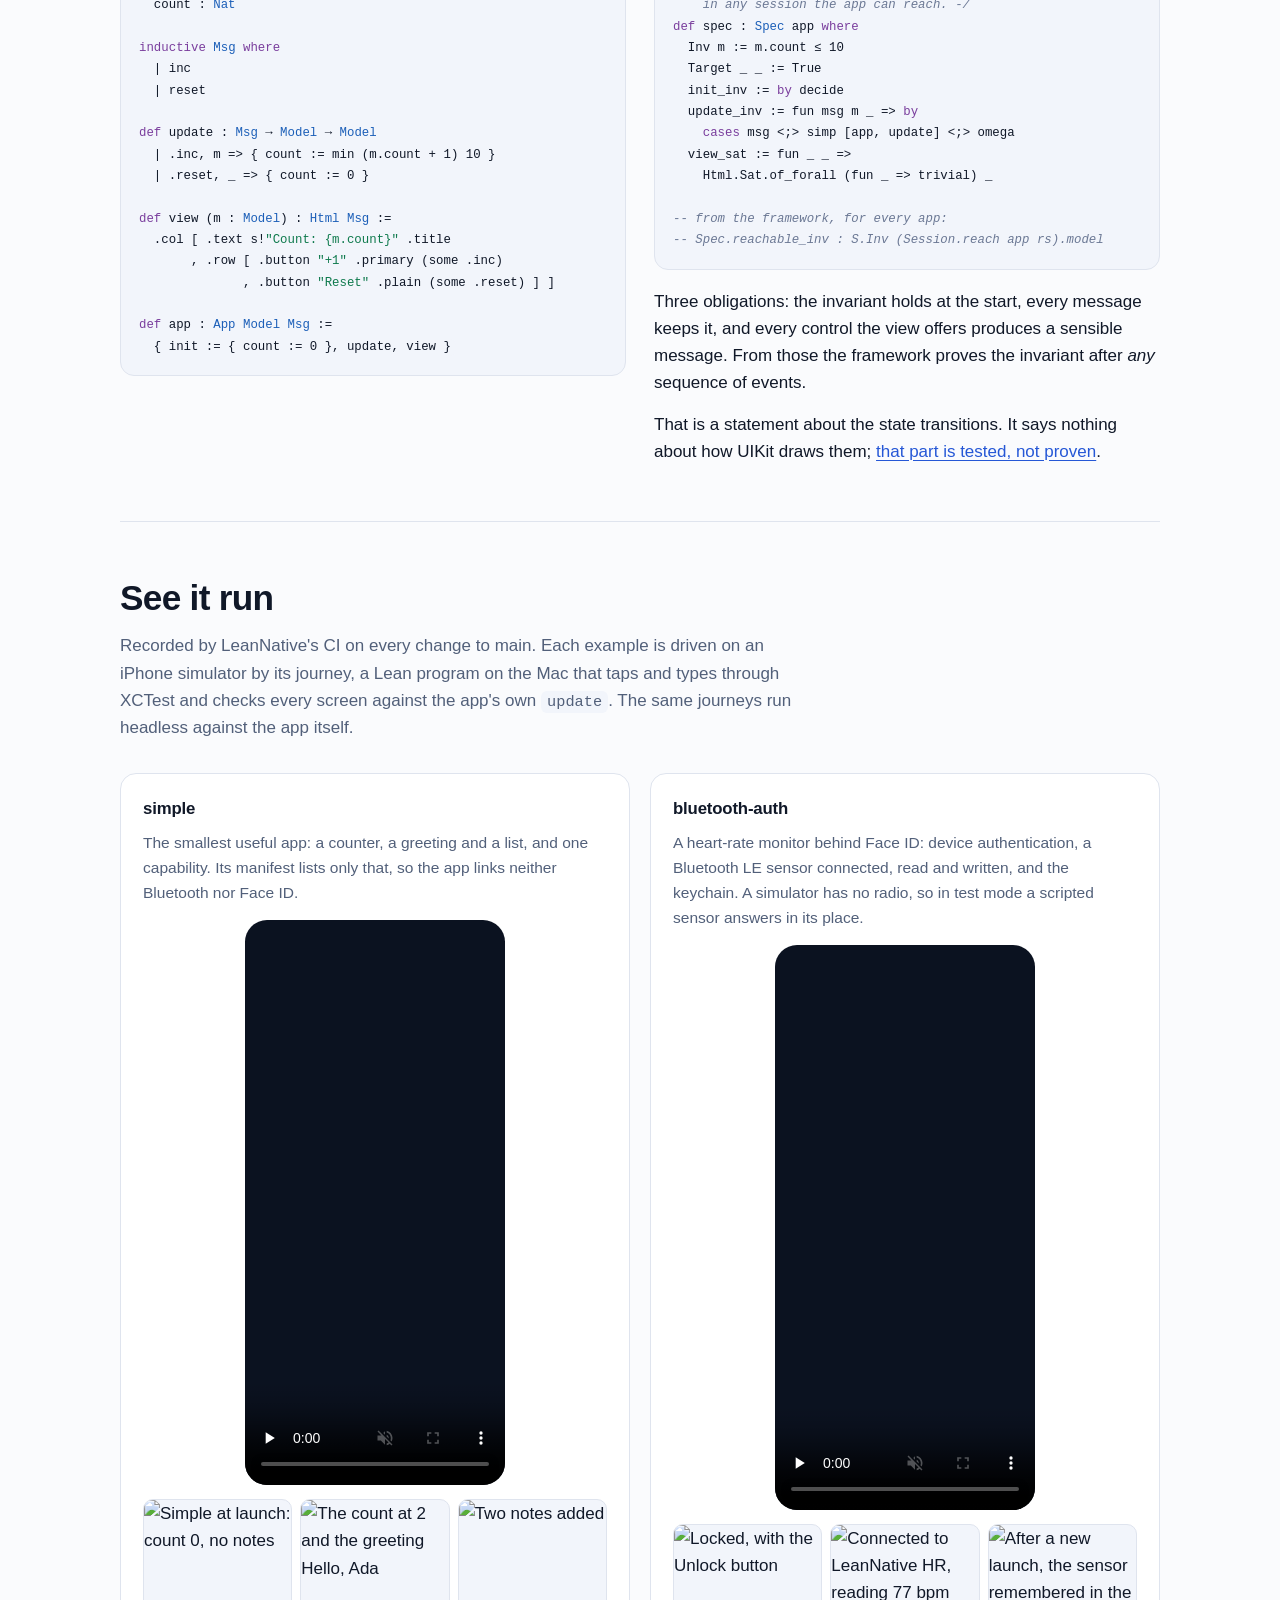
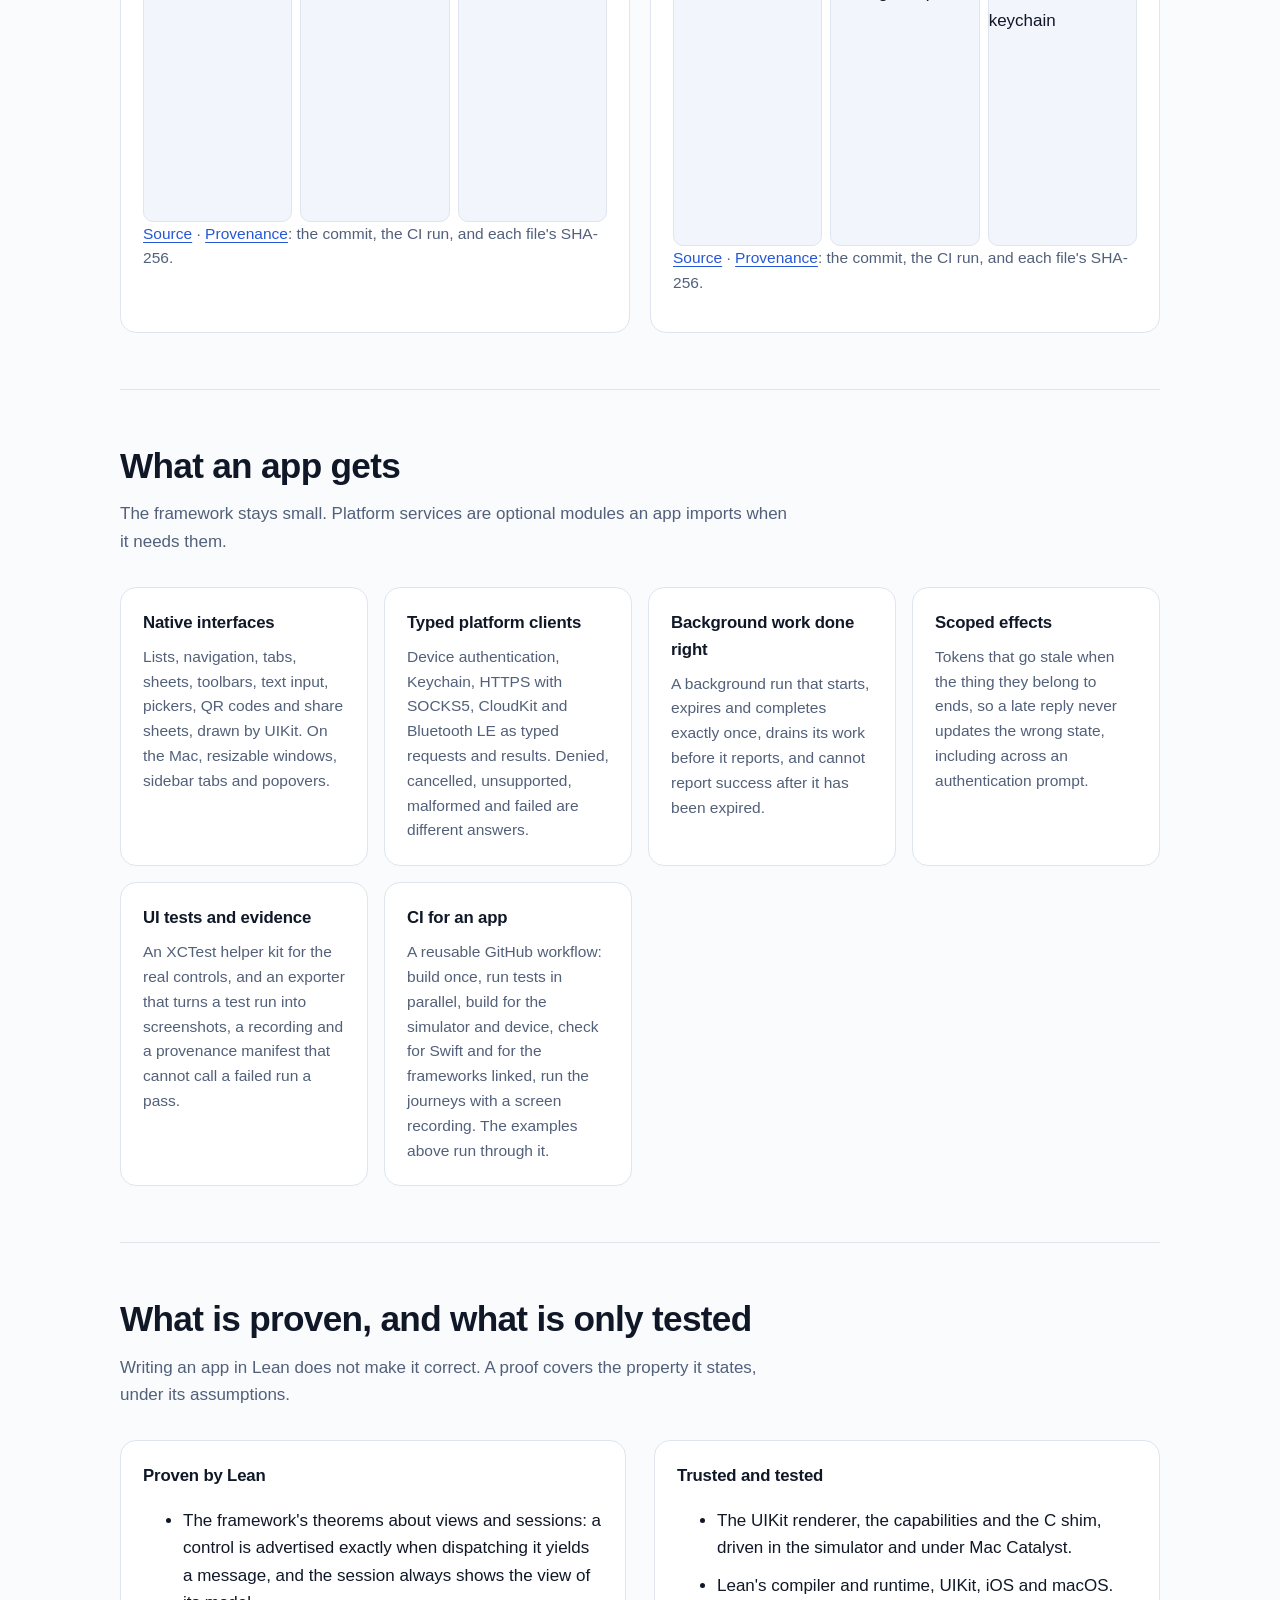
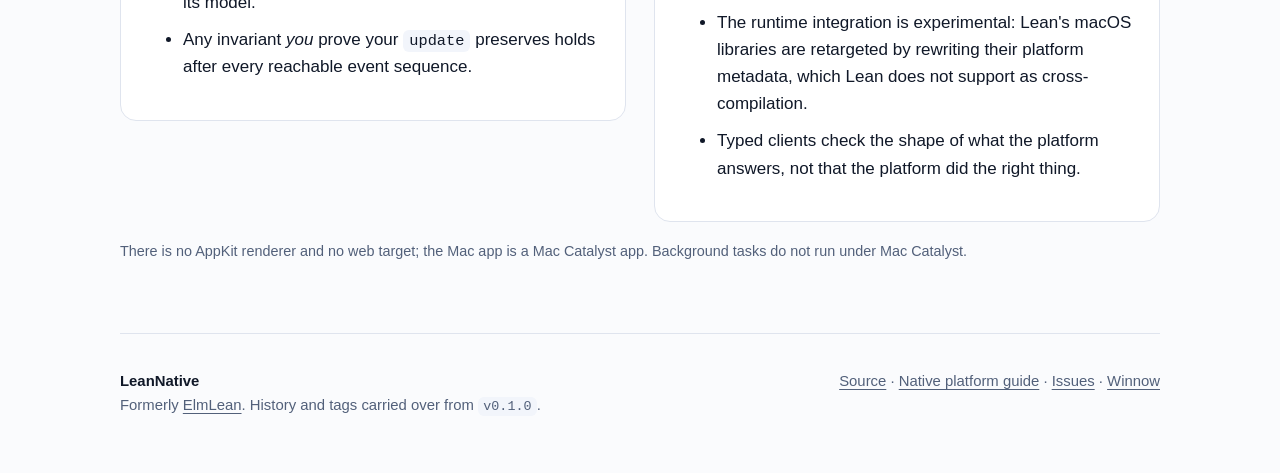
==== commit 160f9942: "See it run: the examples' journeys, recorded by LeanNative's CI A "See it run" section shows simple " ====
--- a/docs/index.html
+++ b/docs/index.html
@@ -25,6 +25,7 @@
     </a>
     <nav aria-label="Main">
       <a href="#how">How it works</a>
+      <a href="#run">See it run</a>
       <a href="#trust">What to trust</a>
       <a href="https://github.com/LeanNative/leannative/issues">Issues</a>
       <a href="https://github.com/LeanNative/leannative">GitHub</a>
@@ -39,7 +40,7 @@
         <p class="lede">LeanNative builds iPhone, iPad and Mac apps from ordinary Lean 4. The functions you test and prove are the ones that run in the app, drawn by a shared UIKit shell, with Mac Catalyst on the Mac. No Swift.</p>
         <div class="actions">
           <a class="btn primary" href="https://github.com/LeanNative/leannative">View on GitHub</a>
-          <a class="btn" href="https://github.com/LeanNative/leannative/tree/main/examples/native-demo">Try native-demo</a>
+          <a class="btn" href="#run">See the examples run</a>
         </div>
         <p class="fine">Open source. Formerly ElmLean. <a href="https://github.com/winnowwallet/winnow-lean">Winnow</a>, a Bitcoin wallet written in Lean, runs on it. Early and moving fast: what is left is in the <a href="https://github.com/LeanNative/leannative/issues">issues</a>.</p>
       </div>
@@ -111,6 +112,35 @@
       </div>
     </section>
 
+    <section id="run" aria-labelledby="run-h">
+      <h2 id="run-h">See it run</h2>
+      <p class="sub">Recorded by LeanNative's CI on every change to main. Each example is driven on an iPhone simulator by its journey, a Lean program on the Mac that taps and types through XCTest and checks every screen against the app's own <code>update</code>. The same journeys run headless against the app itself.</p>
+      <div class="runs">
+        <article class="card run">
+          <h3>simple</h3>
+          <p>The smallest useful app: a counter, a greeting and a list, and one capability. Its manifest lists only that, so the app links neither Bluetooth nor Face ID.</p>
+          <video controls muted playsinline preload="none" poster="journeys/simple/screenshots/simple-launch.png" src="journeys/simple/videos/simple.mp4" aria-label="A recording of the simple example's journey"></video>
+          <div class="shots">
+            <img src="journeys/simple/screenshots/simple-launch.png" alt="Simple at launch: count 0, no notes" width="1206" height="2622" loading="lazy">
+            <img src="journeys/simple/screenshots/simple-counter.png" alt="The count at 2 and the greeting Hello, Ada" width="1206" height="2622" loading="lazy">
+            <img src="journeys/simple/screenshots/simple-notes.png" alt="Two notes added" width="1206" height="2622" loading="lazy">
+          </div>
+          <p class="fine"><a href="https://github.com/LeanNative/leannative/tree/main/examples/simple">Source</a> · <a href="journeys/simple/journey-provenance.json">Provenance</a>: the commit, the CI run, and each file's SHA-256.</p>
+        </article>
+        <article class="card run">
+          <h3>bluetooth-auth</h3>
+          <p>A heart-rate monitor behind Face ID: device authentication, a Bluetooth LE sensor connected, read and written, and the keychain. A simulator has no radio, so in test mode a scripted sensor answers in its place.</p>
+          <video controls muted playsinline preload="none" poster="journeys/bluetooth-auth/screenshots/bluetooth-auth-locked.png" src="journeys/bluetooth-auth/videos/bluetooth-auth.mp4" aria-label="A recording of the bluetooth-auth example's journey"></video>
+          <div class="shots">
+            <img src="journeys/bluetooth-auth/screenshots/bluetooth-auth-locked.png" alt="Locked, with the Unlock button" width="1206" height="2622" loading="lazy">
+            <img src="journeys/bluetooth-auth/screenshots/bluetooth-auth-reading.png" alt="Connected to LeanNative HR, reading 77 bpm" width="1206" height="2622" loading="lazy">
+            <img src="journeys/bluetooth-auth/screenshots/bluetooth-auth-remembered.png" alt="After a new launch, the sensor remembered in the keychain" width="1206" height="2622" loading="lazy">
+          </div>
+          <p class="fine"><a href="https://github.com/LeanNative/leannative/tree/main/examples/bluetooth-auth">Source</a> · <a href="journeys/bluetooth-auth/journey-provenance.json">Provenance</a>: the commit, the CI run, and each file's SHA-256.</p>
+        </article>
+      </div>
+    </section>
+
     <section aria-labelledby="has-h">
       <h2 id="has-h">What an app gets</h2>
       <p class="sub">The framework stays small. Platform services are optional modules an app imports when it needs them.</p>
@@ -120,7 +150,7 @@
         <div class="card"><h3>Background work done right</h3><p>A background run that starts, expires and completes exactly once, drains its work before it reports, and cannot report success after it has been expired.</p></div>
         <div class="card"><h3>Scoped effects</h3><p>Tokens that go stale when the thing they belong to ends, so a late reply never updates the wrong state, including across an authentication prompt.</p></div>
         <div class="card"><h3>UI tests and evidence</h3><p>An XCTest helper kit for the real controls, and an exporter that turns a test run into screenshots, a recording and a provenance manifest that cannot call a failed run a pass.</p></div>
-        <div class="card"><h3>CI for an app</h3><p>A reusable GitHub workflow: build once, run tests in parallel, build for the simulator and device, check for Swift, run the UI tests with a screen recording.</p></div>
+        <div class="card"><h3>CI for an app</h3><p>A reusable GitHub workflow: build once, run tests in parallel, build for the simulator and device, check for Swift and for the frameworks linked, run the journeys with a screen recording. The examples above run through it.</p></div>
       </div>
     </section>
 
--- a/docs/style.css
+++ b/docs/style.css
@@ -74,6 +74,12 @@
 .notes p:last-child { margin: 0; }
 
 
+.runs { display: grid; grid-template-columns: repeat(auto-fit, minmax(300px, 1fr)); gap: 20px; }
+.run p { margin-bottom: 14px; }
+.run video { display: block; width: min(260px, 100%); aspect-ratio: 720 / 1566; height: auto; margin: 0 auto 14px; border-radius: 22px; background: var(--phone); }
+.shots { display: grid; grid-template-columns: repeat(3, 1fr); gap: 8px; }
+.shots img { width: 100%; height: auto; border-radius: 10px; border: 1px solid var(--line); background: var(--code-bg); }
+
 .trust li { margin-bottom: 10px; }
 footer { border-top: 1px solid var(--line); padding: 36px 0 56px; color: var(--muted); font-size: 0.93rem; }
 footer .cols { display: flex; gap: 24px; flex-wrap: wrap; justify-content: space-between; }
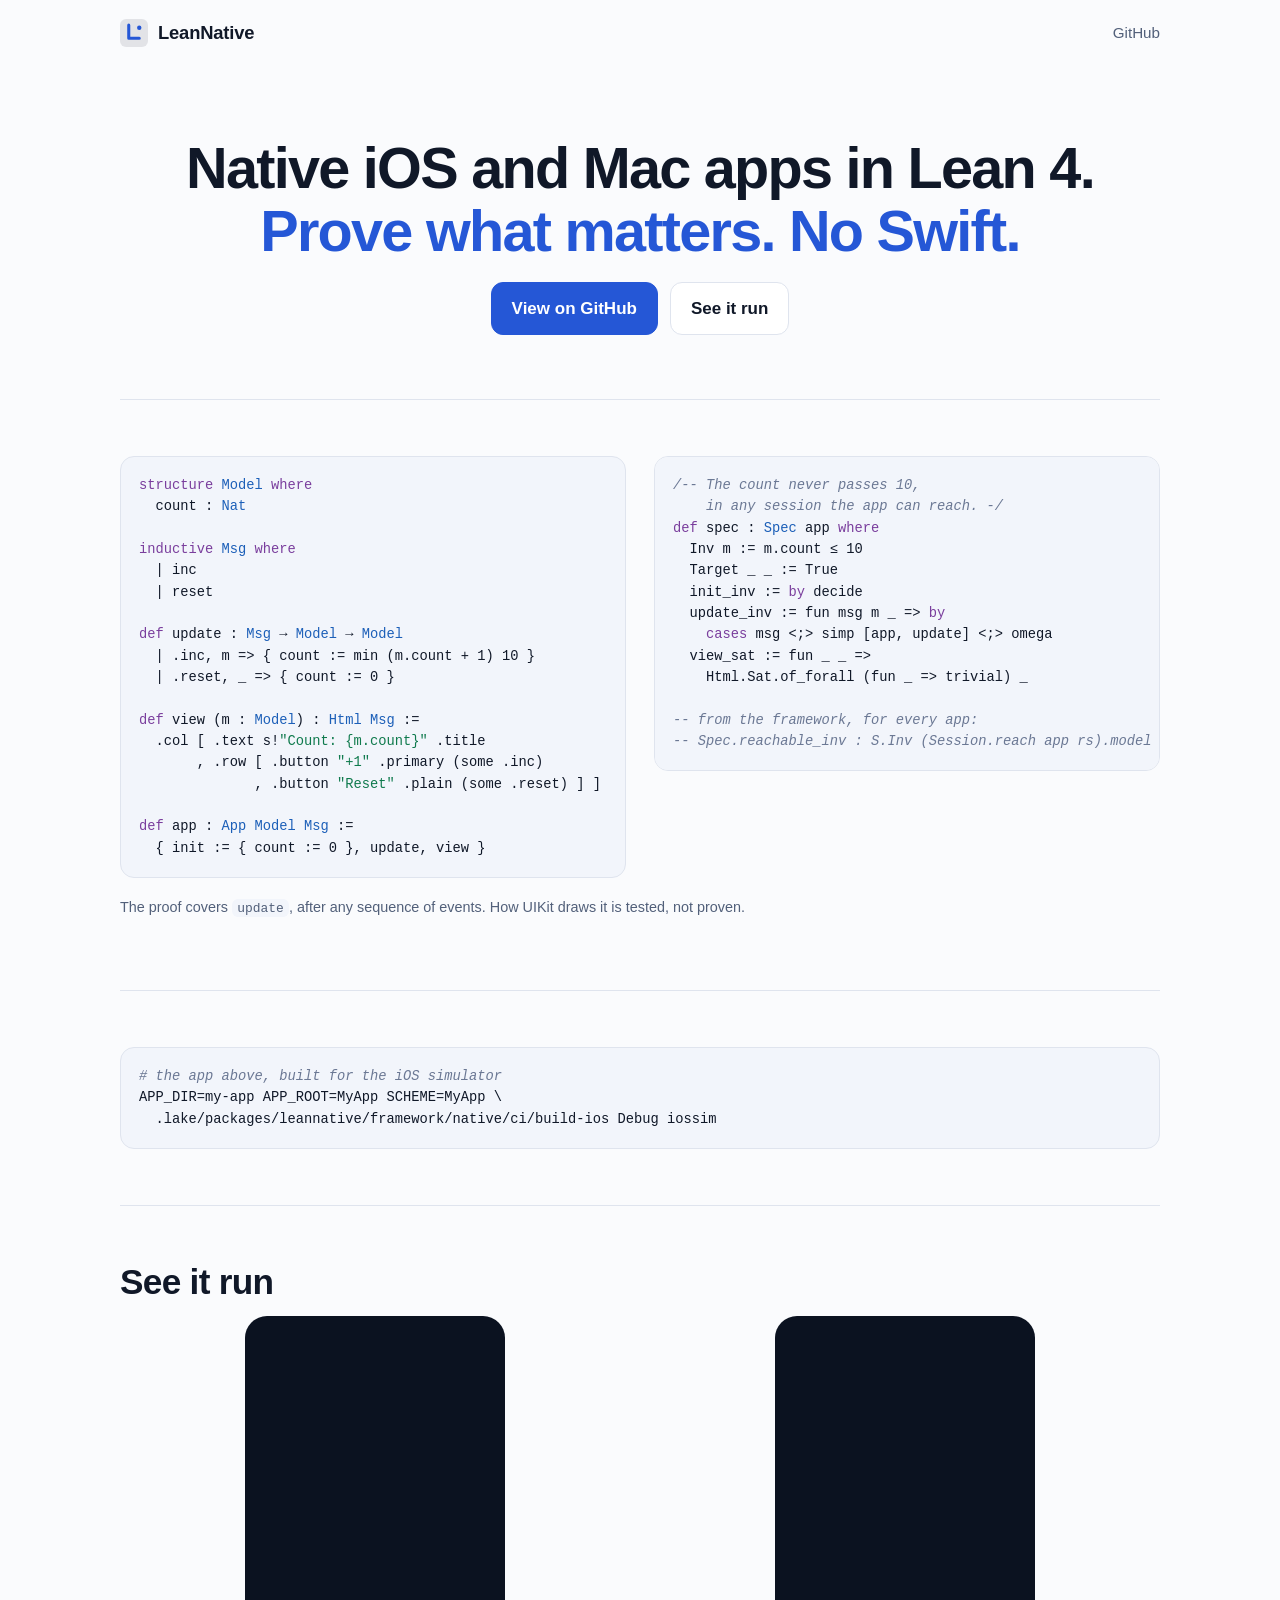
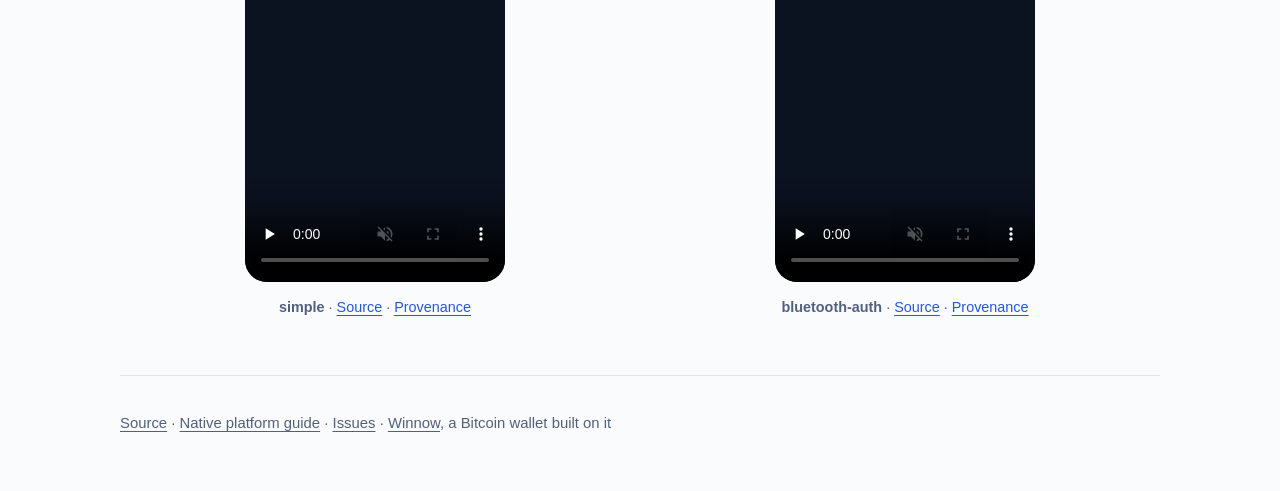
==== commit fc778638: "Front page: a line, the code and the recordings The page said in about 1,100 words what the code say" ====
--- a/docs/index.html
+++ b/docs/index.html
@@ -24,53 +24,20 @@
       LeanNative
     </a>
     <nav aria-label="Main">
-      <a href="#how">How it works</a>
-      <a href="#run">See it run</a>
-      <a href="#trust">What to trust</a>
-      <a href="https://github.com/LeanNative/leannative/issues">Issues</a>
       <a href="https://github.com/LeanNative/leannative">GitHub</a>
     </nav>
   </header>
 
   <main id="main">
-    <section class="hero" aria-labelledby="title" style="border-top:0;padding-top:48px">
-      <div>
-        <p class="eyebrow">NATIVE APPS · WRITTEN IN LEAN 4</p>
-        <h1 id="title">Write the app in Lean.<br><em>Prove what matters.</em></h1>
-        <p class="lede">LeanNative builds iPhone, iPad and Mac apps from ordinary Lean 4. The functions you test and prove are the ones that run in the app, drawn by a shared UIKit shell, with Mac Catalyst on the Mac. No Swift.</p>
-        <div class="actions">
-          <a class="btn primary" href="https://github.com/LeanNative/leannative">View on GitHub</a>
-          <a class="btn" href="#run">See the examples run</a>
-        </div>
-        <p class="fine">Open source. Formerly ElmLean. <a href="https://github.com/winnowwallet/winnow-lean">Winnow</a>, a Bitcoin wallet written in Lean, runs on it. Early and moving fast: what is left is in the <a href="https://github.com/LeanNative/leannative/issues">issues</a>.</p>
+    <section class="hero" aria-labelledby="title">
+      <h1 id="title">Native iOS and Mac apps in Lean&nbsp;4.<br><em>Prove what matters. No Swift.</em></h1>
+      <div class="actions">
+        <a class="btn primary" href="https://github.com/LeanNative/leannative">View on GitHub</a>
+        <a class="btn" href="#run">See it run</a>
       </div>
-      <figure style="margin:0">
-        <div class="device" role="img" aria-label="An illustration of a counter app showing Count: 3 with plus one and reset buttons">
-          <div class="screen" aria-hidden="true">
-            <div class="bar">Counter</div>
-            <div class="title">Count: 3</div>
-            <div class="row"><span class="p">+1</span><span>Reset</span></div>
-            <div class="cap">drawn by the UIKit shell from the Lean view below</div>
-          </div>
-        </div>
-        <figcaption class="device-cap">Illustration of the example further down the page.</figcaption>
-      </figure>
     </section>
 
-    <section id="how" aria-labelledby="how-h">
-      <h2 id="how-h">One model, from proof to pixels</h2>
-      <p class="sub">An app is a Lean package with the Elm shape: a <code>Model</code>, the <code>Msg</code>s it can receive, an <code>update</code> and a <code>view</code>. Effects are explicit commands. Everything else is the framework.</p>
-      <ol class="flow">
-        <li><b>Write the app and its invariants in Lean.</b><span>Typed views can only emit messages <code>update</code> handles. You state the properties you need and prove that every message preserves them.</span></li>
-        <li><b>Lean checks the proofs and compiles to C.</b><span>The same <code>update</code> and <code>view</code> run in headless tests and in the app. An axiom gate fails the build if a theorem leans on anything unexpected.</span></li>
-        <li><b>The shell makes it an app.</b><span>A generic Objective-C shell, printed from Lean and checked against the view grammar as it builds, renders the tree with UIKit and offers the platform: authentication, Keychain, HTTPS, CloudKit, Bluetooth LE, background tasks.</span></li>
-        <li><b>Xcode builds one app for iPhone, iPad and Mac.</b><span>A project generated from the app's Lean manifest, which refuses a capability without its usage text or entitlement; Lean's runtime retargeted for the platform; a check that no Swift was compiled, linked or bundled.</span></li>
-      </ol>
-    </section>
-
-    <section aria-labelledby="ex-h">
-      <h2 id="ex-h">A whole app, and a proof about it</h2>
-      <p class="sub">This compiles against the framework today. The theorem is the one claim it makes; the framework turns it into a guarantee about every session the app can reach.</p>
+    <section aria-label="A whole app, and a proof about it">
       <div class="split">
         <pre aria-label="Counter app in Lean"><code><span class="k">structure</span> <span class="t">Model</span> <span class="k">where</span>
   count : <span class="t">Nat</span>
@@ -90,8 +57,7 @@
 
 <span class="k">def</span> app : <span class="t">App Model Msg</span> :=
   { init := { count := 0 }, update, view }</code></pre>
-        <div>
-          <pre aria-label="The invariant and its proof"><code><span class="c">/-- The count never passes 10,
+        <pre aria-label="The invariant and its proof"><code><span class="c">/-- The count never passes 10,
     in any session the app can reach. -/</span>
 <span class="k">def</span> spec : <span class="t">Spec</span> app <span class="k">where</span>
   Inv m := m.count ≤ 10
@@ -104,95 +70,36 @@
 
 <span class="c">-- from the framework, for every app:</span>
 <span class="c">-- Spec.reachable_inv : S.Inv (Session.reach app rs).model</span></code></pre>
-          <div class="notes" style="margin-top:18px">
-            <p>Three obligations: the invariant holds at the start, every message keeps it, and every control the view offers produces a sensible message. From those the framework proves the invariant after <em>any</em> sequence of events.</p>
-            <p>That is a statement about the state transitions. It says nothing about how UIKit draws them; <a href="#trust">that part is tested, not proven</a>.</p>
-          </div>
-        </div>
       </div>
+      <p class="fine">The proof covers <code>update</code>, after any sequence of events. How UIKit draws it is tested, not proven.</p>
+    </section>
+
+    <section aria-label="Build it">
+      <pre aria-label="Building the app for the iOS simulator"><code><span class="c"># the app above, built for the iOS simulator</span>
+APP_DIR=my-app APP_ROOT=MyApp SCHEME=MyApp \
+  .lake/packages/leannative/framework/native/ci/build-ios Debug iossim</code></pre>
     </section>
 
     <section id="run" aria-labelledby="run-h">
       <h2 id="run-h">See it run</h2>
-      <p class="sub">Recorded by LeanNative's CI on every change to main. Each example is driven on an iPhone simulator by its journey, a Lean program on the Mac that taps and types through XCTest and checks every screen against the app's own <code>update</code>. The same journeys run headless against the app itself.</p>
       <div class="runs">
-        <article class="card run">
-          <h3>simple</h3>
-          <p>The smallest useful app: a counter, a greeting and a list, and one capability. Its manifest lists only that, so the app links neither Bluetooth nor Face ID.</p>
+        <article class="run">
           <video controls muted playsinline preload="none" poster="journeys/simple/screenshots/simple-launch.png" src="journeys/simple/videos/simple.mp4" aria-label="A recording of the simple example's journey"></video>
-          <div class="shots">
-            <img src="journeys/simple/screenshots/simple-launch.png" alt="Simple at launch: count 0, no notes" width="1206" height="2622" loading="lazy">
-            <img src="journeys/simple/screenshots/simple-counter.png" alt="The count at 2 and the greeting Hello, Ada" width="1206" height="2622" loading="lazy">
-            <img src="journeys/simple/screenshots/simple-notes.png" alt="Two notes added" width="1206" height="2622" loading="lazy">
-          </div>
-          <p class="fine"><a href="https://github.com/LeanNative/leannative/tree/main/examples/simple">Source</a> · <a href="journeys/simple/journey-provenance.json">Provenance</a>: the commit, the CI run, and each file's SHA-256.</p>
+          <p class="fine"><b>simple</b> · <a href="https://github.com/LeanNative/leannative/tree/main/examples/simple">Source</a> · <a href="journeys/simple/journey-provenance.json">Provenance</a></p>
         </article>
-        <article class="card run">
-          <h3>bluetooth-auth</h3>
-          <p>A heart-rate monitor behind Face ID: device authentication, a Bluetooth LE sensor connected, read and written, and the keychain. A simulator has no radio, so in test mode a scripted sensor answers in its place.</p>
+        <article class="run">
           <video controls muted playsinline preload="none" poster="journeys/bluetooth-auth/screenshots/bluetooth-auth-locked.png" src="journeys/bluetooth-auth/videos/bluetooth-auth.mp4" aria-label="A recording of the bluetooth-auth example's journey"></video>
-          <div class="shots">
-            <img src="journeys/bluetooth-auth/screenshots/bluetooth-auth-locked.png" alt="Locked, with the Unlock button" width="1206" height="2622" loading="lazy">
-            <img src="journeys/bluetooth-auth/screenshots/bluetooth-auth-reading.png" alt="Connected to LeanNative HR, reading 77 bpm" width="1206" height="2622" loading="lazy">
-            <img src="journeys/bluetooth-auth/screenshots/bluetooth-auth-remembered.png" alt="After a new launch, the sensor remembered in the keychain" width="1206" height="2622" loading="lazy">
-          </div>
-          <p class="fine"><a href="https://github.com/LeanNative/leannative/tree/main/examples/bluetooth-auth">Source</a> · <a href="journeys/bluetooth-auth/journey-provenance.json">Provenance</a>: the commit, the CI run, and each file's SHA-256.</p>
+          <p class="fine"><b>bluetooth-auth</b> · <a href="https://github.com/LeanNative/leannative/tree/main/examples/bluetooth-auth">Source</a> · <a href="journeys/bluetooth-auth/journey-provenance.json">Provenance</a></p>
         </article>
       </div>
-    </section>
-
-    <section aria-labelledby="has-h">
-      <h2 id="has-h">What an app gets</h2>
-      <p class="sub">The framework stays small. Platform services are optional modules an app imports when it needs them.</p>
-      <div class="grid">
-        <div class="card"><h3>Native interfaces</h3><p>Lists, navigation, tabs, sheets, toolbars, text input, pickers, QR codes and share sheets, drawn by UIKit. On the Mac, resizable windows, sidebar tabs and popovers.</p></div>
-        <div class="card"><h3>Typed platform clients</h3><p>Device authentication, Keychain, HTTPS with SOCKS5, CloudKit and Bluetooth LE as typed requests and results. Denied, cancelled, unsupported, malformed and failed are different answers.</p></div>
-        <div class="card"><h3>Background work done right</h3><p>A background run that starts, expires and completes exactly once, drains its work before it reports, and cannot report success after it has been expired.</p></div>
-        <div class="card"><h3>Scoped effects</h3><p>Tokens that go stale when the thing they belong to ends, so a late reply never updates the wrong state, including across an authentication prompt.</p></div>
-        <div class="card"><h3>UI tests and evidence</h3><p>An XCTest helper kit for the real controls, and an exporter that turns a test run into screenshots, a recording and a provenance manifest that cannot call a failed run a pass.</p></div>
-        <div class="card"><h3>CI for an app</h3><p>A reusable GitHub workflow: build once, run tests in parallel, build for the simulator and device, check for Swift and for the frameworks linked, run the journeys with a screen recording. The examples above run through it.</p></div>
-      </div>
-    </section>
-
-
-    <section id="trust" aria-labelledby="tr-h">
-      <h2 id="tr-h">What is proven, and what is only tested</h2>
-      <p class="sub">Writing an app in Lean does not make it correct. A proof covers the property it states, under its assumptions.</p>
-      <div class="split">
-        <div class="card">
-          <h3>Proven by Lean</h3>
-          <ul class="trust">
-            <li>The framework's theorems about views and sessions: a control is advertised exactly when dispatching it yields a message, and the session always shows the view of its model.</li>
-            <li>Any invariant <em>you</em> prove your <code>update</code> preserves holds after every reachable event sequence.</li>
-          </ul>
-        </div>
-        <div class="card">
-          <h3>Trusted and tested</h3>
-          <ul class="trust">
-            <li>The UIKit renderer, the capabilities and the C shim, driven in the simulator and under Mac Catalyst.</li>
-            <li>Lean's compiler and runtime, UIKit, iOS and macOS.</li>
-            <li>The runtime integration is experimental: Lean's macOS libraries are retargeted by rewriting their platform metadata, which Lean does not support as cross-compilation.</li>
-            <li>Typed clients check the shape of what the platform answers, not that the platform did the right thing.</li>
-          </ul>
-        </div>
-      </div>
-      <p class="fine">There is no AppKit renderer and no web target; the Mac app is a Mac Catalyst app. Background tasks do not run under Mac Catalyst.</p>
     </section>
   </main>
 
   <footer>
-    <div class="cols">
-      <div>
-        <strong style="color:var(--fg)">LeanNative</strong><br>
-        Formerly <a href="https://github.com/posix4e/elmlean">ElmLean</a>. History and tags carried over from <code>v0.1.0</code>.
-      </div>
-      <div>
-        <a href="https://github.com/LeanNative/leannative">Source</a> ·
-        <a href="https://github.com/LeanNative/leannative/blob/main/framework/native/README.md">Native platform guide</a> ·
-        <a href="https://github.com/LeanNative/leannative/issues">Issues</a> ·
-        <a href="https://github.com/winnowwallet/winnow-lean">Winnow</a>
-      </div>
-    </div>
+    <a href="https://github.com/LeanNative/leannative">Source</a> ·
+    <a href="https://github.com/LeanNative/leannative/blob/main/framework/native/README.md">Native platform guide</a> ·
+    <a href="https://github.com/LeanNative/leannative/issues">Issues</a> ·
+    <a href="https://github.com/winnowwallet/winnow-lean">Winnow</a>, a Bitcoin wallet built on it
   </footer>
 </div>
 </body>
--- a/docs/style.css
+++ b/docs/style.css
@@ -31,62 +31,34 @@
 nav a { color: var(--muted); text-decoration: none; font-size: 0.95rem; }
 nav a:hover { color: var(--fg); }
 
-.hero { display: grid; grid-template-columns: 1.15fr 0.85fr; gap: 48px; align-items: center; padding: 56px 0 72px; }
-.eyebrow { display: inline-block; font-size: 0.78rem; letter-spacing: 0.12em; font-weight: 700; color: var(--accent); margin: 0 0 14px; }
+section.hero { padding: 72px 0 64px; border-top: 0; text-align: center; }
+.hero .actions { justify-content: center; }
 h1 { font-size: clamp(2.2rem, 5.2vw, 3.6rem); line-height: 1.08; letter-spacing: -0.03em; margin: 0 0 20px; }
 h1 em { font-style: normal; color: var(--accent); }
-.lede { font-size: 1.2rem; color: var(--muted); max-width: 34em; margin: 0 0 28px; }
 .actions { display: flex; gap: 12px; flex-wrap: wrap; }
 .btn { display: inline-block; padding: 12px 20px; border-radius: 12px; font-weight: 600; text-decoration: none; border: 1px solid var(--line); color: var(--fg); background: var(--card); }
 .btn.primary { background: var(--accent); color: var(--accent-fg); border-color: var(--accent); }
 .btn:hover { filter: brightness(0.96); }
 .fine { color: var(--muted); font-size: 0.9rem; margin-top: 18px; }
 
-.device { justify-self: center; width: min(300px, 100%); background: var(--phone); border-radius: 44px; padding: 12px; box-shadow: 0 30px 60px -20px rgba(16, 24, 40, 0.35); }
-.screen { background: var(--phone-screen); color: var(--phone-fg); border-radius: 34px; padding: 22px 20px 26px; min-height: 420px; display: flex; flex-direction: column; }
-.screen .bar { text-align: center; font-weight: 600; font-size: 0.95rem; padding-bottom: 14px; border-bottom: 1px solid var(--line); }
-.screen .title { font-size: 2rem; font-weight: 700; margin: 56px 0 28px; letter-spacing: -0.02em; text-align: center; }
-.screen .row { display: flex; gap: 12px; }
-.screen .row span { flex: 1; text-align: center; padding: 13px 0; border-radius: 12px; font-weight: 600; background: var(--chip-bg); color: var(--accent); }
-.screen .row span.p { background: var(--accent); color: var(--accent-fg); }
-.screen .cap { margin-top: auto; font-size: 0.75rem; color: var(--muted); text-align: center; }
-.device-cap { text-align: center; color: var(--muted); font-size: 0.82rem; margin-top: 14px; }
-
 section { padding: 56px 0; border-top: 1px solid var(--line); }
 h2 { font-size: clamp(1.6rem, 3.4vw, 2.2rem); letter-spacing: -0.02em; line-height: 1.15; margin: 0 0 14px; }
-.sub { color: var(--muted); max-width: 40em; margin: 0 0 32px; }
-.grid { display: grid; grid-template-columns: repeat(auto-fit, minmax(240px, 1fr)); gap: 16px; }
-.card { background: var(--card); border: 1px solid var(--line); border-radius: 16px; padding: 22px; }
-.card h3 { margin: 0 0 8px; font-size: 1.05rem; letter-spacing: -0.01em; }
-.card p { margin: 0; color: var(--muted); font-size: 0.97rem; }
-
-.flow { display: grid; gap: 10px; margin: 0; padding: 0; list-style: none; counter-reset: s; }
-.flow li { counter-increment: s; background: var(--card); border: 1px solid var(--line); border-radius: 14px; padding: 16px 18px 16px 58px; position: relative; }
-.flow li::before { content: counter(s); position: absolute; left: 16px; top: 14px; width: 28px; height: 28px; border-radius: 50%; background: var(--chip-bg); color: var(--accent); font-weight: 700; display: grid; place-items: center; font-size: 0.9rem; }
-.flow b { display: block; }
-.flow span { color: var(--muted); font-size: 0.95rem; }
 
 .split { display: grid; grid-template-columns: 1fr 1fr; gap: 28px; align-items: start; }
-.split > *, .grid > * { min-width: 0; }
+.split > * { min-width: 0; }
 pre { background: var(--code-bg); border: 1px solid var(--line); border-radius: 14px; padding: 18px; overflow-x: auto; font-size: 0.86rem; line-height: 1.55; margin: 0; }
+pre code { background: none; padding: 0; font-size: inherit; }
 pre .k { color: var(--kw); } pre .s { color: var(--str); } pre .c { color: var(--com); font-style: italic; } pre .t { color: var(--ty); }
-.notes p { margin: 0 0 14px; }
-.notes p:last-child { margin: 0; }
-
 
 .runs { display: grid; grid-template-columns: repeat(auto-fit, minmax(300px, 1fr)); gap: 20px; }
-.run p { margin-bottom: 14px; }
+.run p { margin: 0; text-align: center; }
 .run video { display: block; width: min(260px, 100%); aspect-ratio: 720 / 1566; height: auto; margin: 0 auto 14px; border-radius: 22px; background: var(--phone); }
-.shots { display: grid; grid-template-columns: repeat(3, 1fr); gap: 8px; }
-.shots img { width: 100%; height: auto; border-radius: 10px; border: 1px solid var(--line); background: var(--code-bg); }
 
-.trust li { margin-bottom: 10px; }
 footer { border-top: 1px solid var(--line); padding: 36px 0 56px; color: var(--muted); font-size: 0.93rem; }
-footer .cols { display: flex; gap: 24px; flex-wrap: wrap; justify-content: space-between; }
 footer a { color: var(--muted); }
 
 @media (max-width: 820px) {
-  .hero { grid-template-columns: 1fr; padding-top: 28px; gap: 36px; }
+  section.hero { padding: 40px 0 44px; }
   .split { grid-template-columns: 1fr; }
 }
 @media (prefers-reduced-motion: reduce) { html { scroll-behavior: auto; } }
